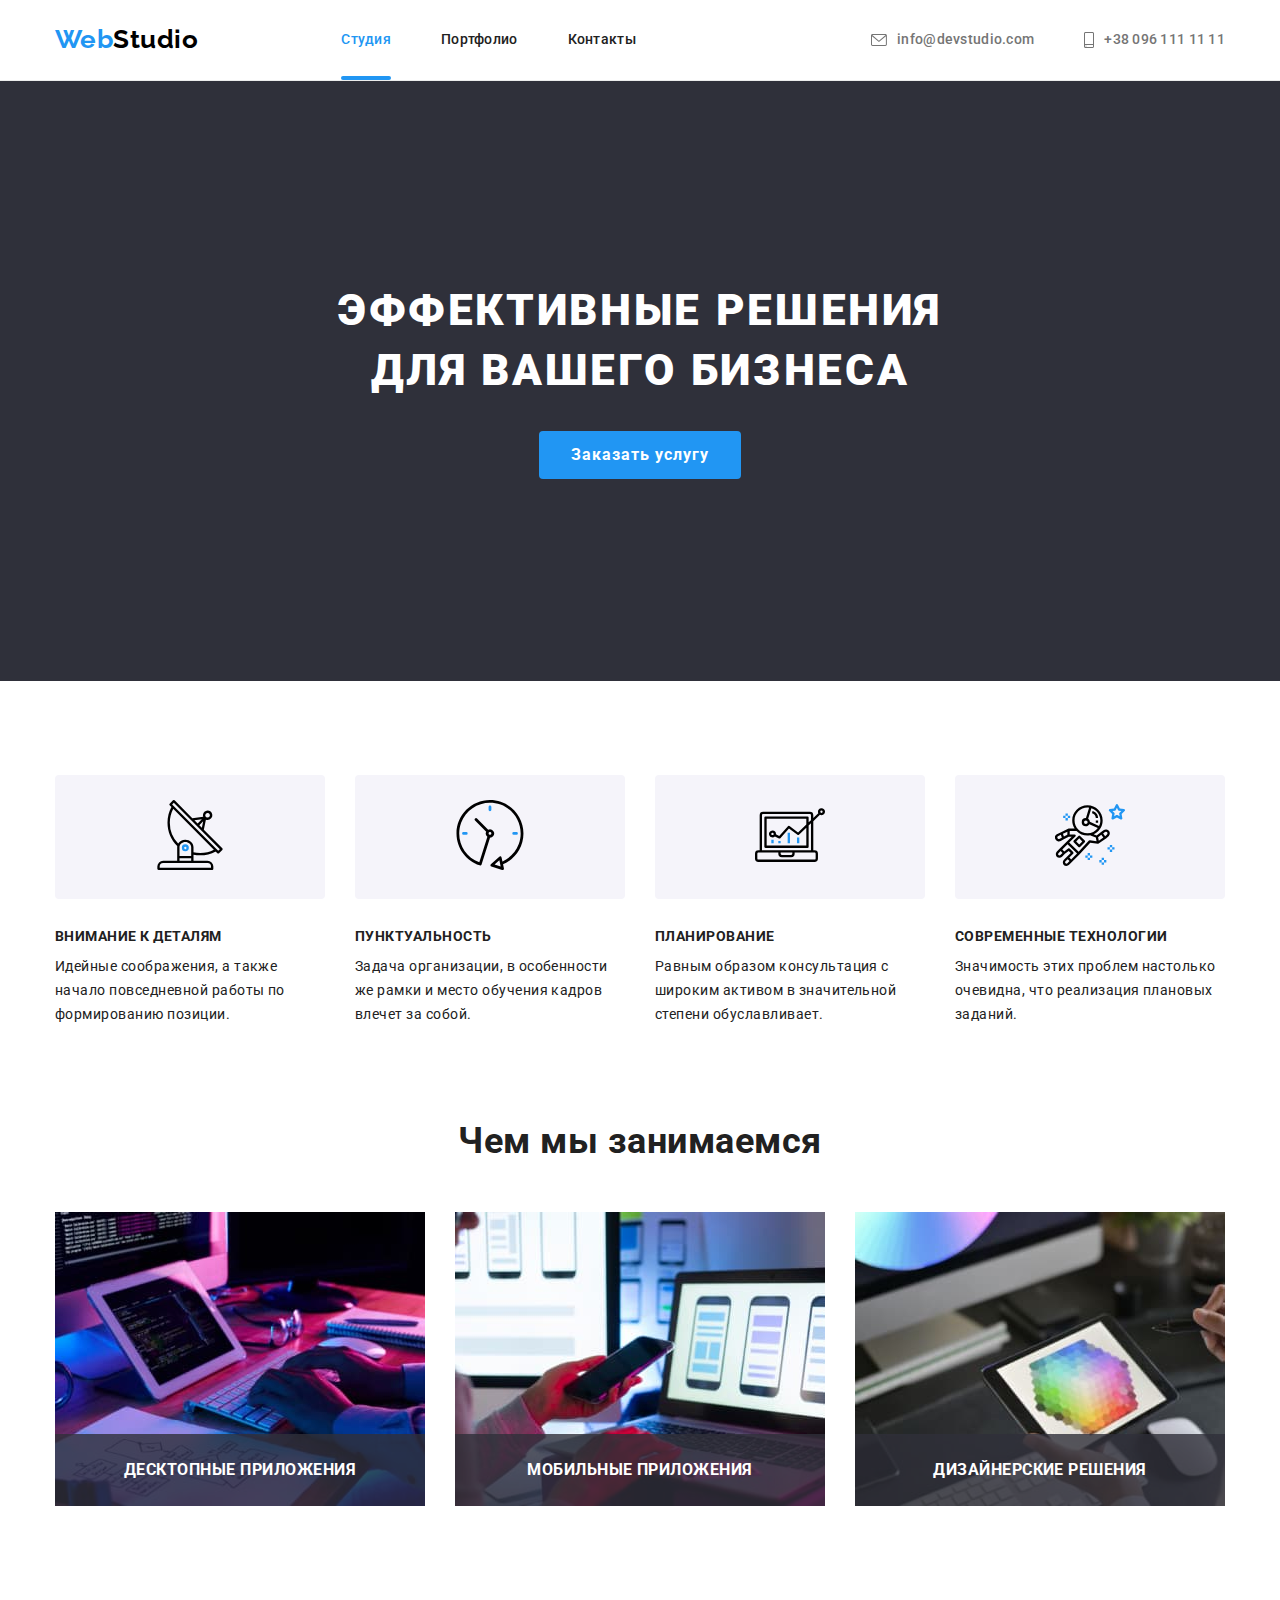
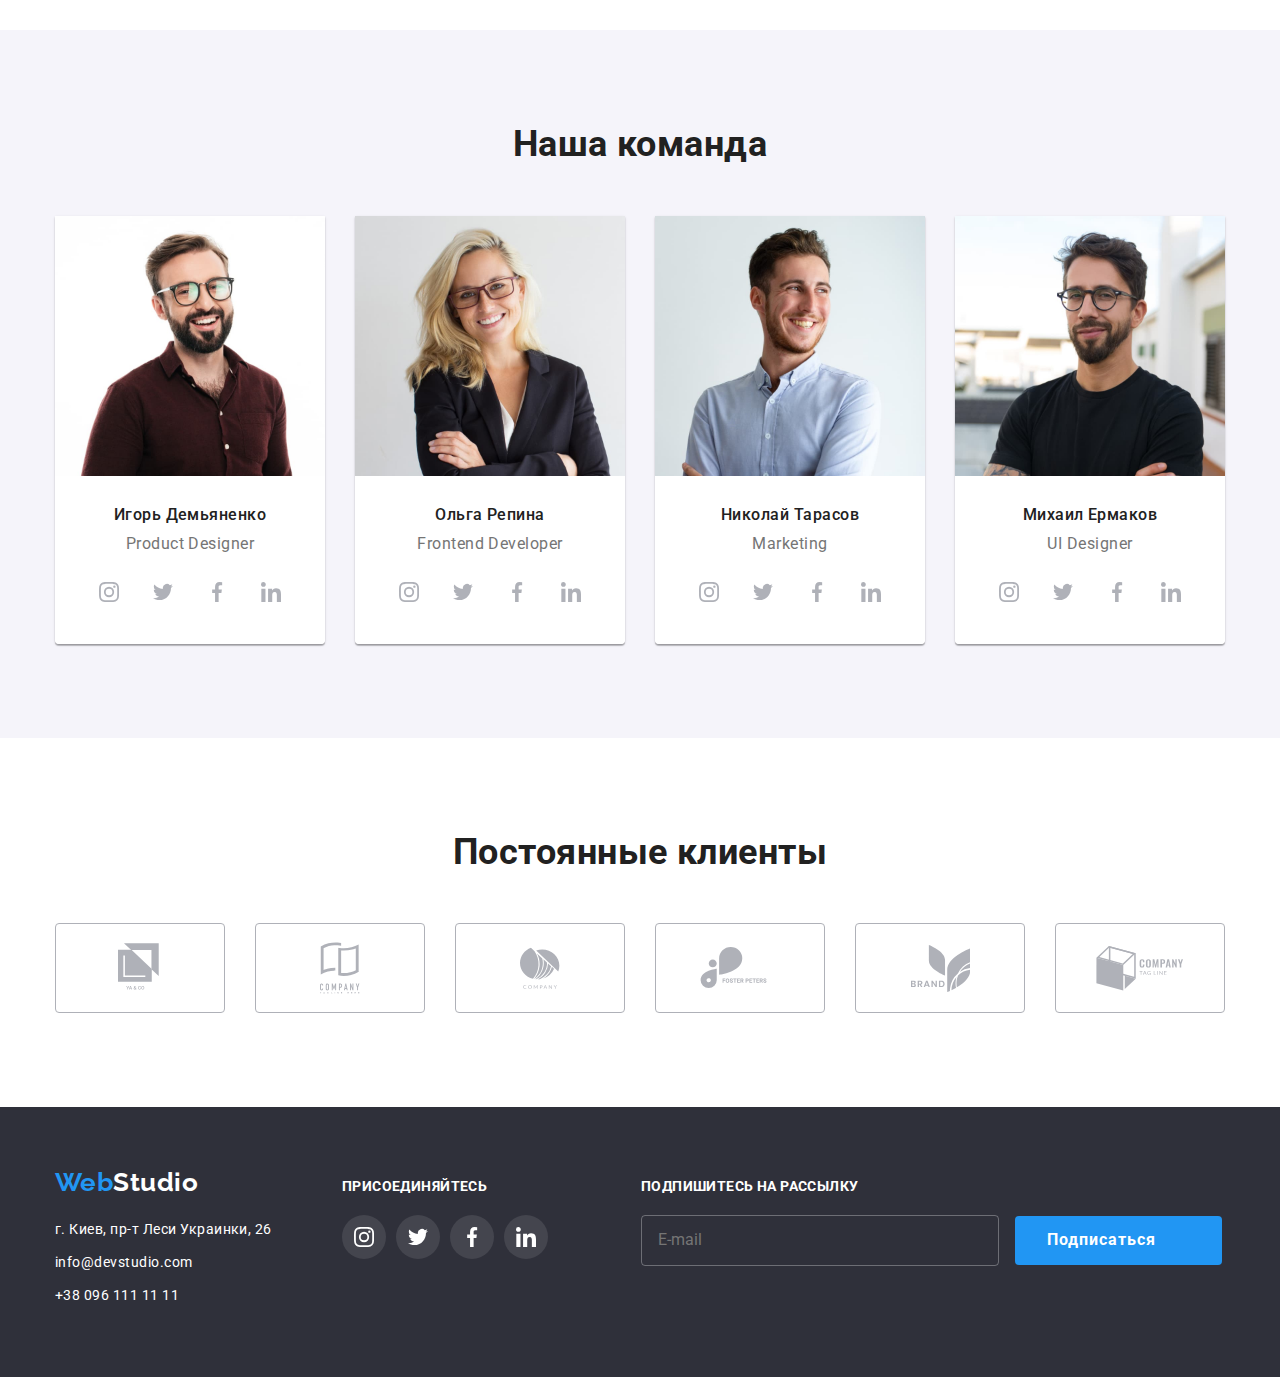
==== index.html @ a71a4046 "add base scss" ====
<!DOCTYPE html>
<html lang="en">

<head>
    <meta charset="UTF-8">
    <meta name="viewport" content="width=device-width, initial-scale=1.0">
    <title>Студия</title>
    <link rel="stylesheet"
        href="https://cdnjs.cloudflare.com/ajax/libs/modern-normalize/1.0.0/modern-normalize.min.css ">

    <link rel="preconnect" href="https://fonts.gstatic.com">
    <link
        href="https://fonts.googleapis.com/css2?family=Raleway:wght@700&family=Roboto:wght@400;500;700;900&display=swap"
        rel="stylesheet">
    <link rel="stylesheet" href="./css/main.min.css">
</head>

<body>
    <!--  Верхняя линия  -->

    <header class="page-header">
        <div class="conteiner">
            <nav class="main-nav">
                <a class="header-logo" href="./index.html"> <span class="accent-logo">Web</span>Studio</a>

                <ul class="site-nav">
                    <li> <a href="./index.html" class="link current">Студия</a></li>
                    <li> <a href="./portfolio.html" class="link">Портфолио</a></li>
                    <li> <a href="" class="link">Контакты</a></li>
                </ul>
            </nav>
            <ul class="site-nav contacts">
                <li> <a href="mailto:info@devstudio.com" class="contacts-link link">
                        <svg class="icon" width="16" height="12">
                            <use href="./images/icon/symbol-defs.svg#icon-envelope"></use>
                        </svg>
                        info@devstudio.com</a></li>
                <li> <a href="tel:+380961111111" class="contacts-link link">
                        <svg class="icon" width="10" height="16">
                            <use href="./images/icon/symbol-defs.svg#icon-smartphone"></use>
                        </svg>
                        +38 096 111 11 11</a></li>
            </ul>

        </div>
    </header>

    <main>
        <!--   Hero  -->
        <section class="hero">
            <h1>Эффективные решения <br> для вашего бизнеса</h1>
            <button class="button" data-modal-open>Заказать услугу</button>
        </section>

        <!--  Особенности  -->

        <section class="description">
            <div class="conteiner">
                <h2 class="visually-hidden">Особенности</h2>
                <ul class="description-list">
                    <li class="item">
                        <div class="description-icon">
                            <svg class="icon" width="70" height="70">
                                <use href="./images/icon/symbol-defs.svg#icon-antenna"></use>
                            </svg>
                        </div>
                        <h3>Внимание к деталям</h3>
                        <p class="text">Идейные соображения, а также начало повседневной работы по формированию
                            позиции.
                        </p>
                    </li>

                    <li class="item">
                        <div class="description-icon">
                            <svg class="icon" width="70" height="70">
                                <use href="./images/icon/symbol-defs.svg#icon-clock"></use>
                            </svg>
                        </div>
                        <h3>Пунктуальность</h3>
                        <p class="text">Задача организации, в особенности же рамки и место обучения кадров влечет за
                            собой.
                        </p>
                    </li>

                    <li class="item">
                        <div class="description-icon">
                            <svg class="icon" width="70" height="70">
                                <use href="./images/icon/symbol-defs.svg#icon-diagram"></use>
                            </svg>
                        </div>
                        <h3>Планирование</h3>
                        <p class="text">Равным образом консультация с широким активом в значительной степени
                            обуславливает.
                        </p>
                    </li>

                    <li class="item">
                        <div class="description-icon">
                            <svg class="icon" width="70" height="70">
                                <use href="./images/icon/symbol-defs.svg#icon-astronaut"></use>
                            </svg>
                        </div>
                        <h3>Современные технологии</h3>
                        <p class="text">Значимость этих проблем настолько очевидна, что реализация плановых заданий.</p>
                    </li>
                </ul>
            </div>
        </section>
        <!--  Чем мы занимаемся  -->

        <section class="activity">
            <div class="conteiner">
                <h2 class="title">Чем мы занимаемся</h2>
                <ul class="project-list">
                    <li class="item"><img src="./images/box1.jpg" width="370" alt="">
                        <p class="project-overley">Десктопные приложения</p>
                    </li>
                    <li class="item"><img src="./images/box2.jpg" width="370" alt="">
                        <p class="project-overley">Мобильные приложения</p>
                    </li>
                    <li class="item"><img src="./images/box3.jpg" width="370" alt="">
                        <p class="project-overley">Дизайнерские решения</p>
                    </li>
                </ul>
            </div>
        </section>

        <!--  Наша команда  -->

        <section class="command">
            <div class="conteiner">
                <h2 class="title">Наша команда</h2>
                <ul class="command-list">
                    <li class="item"><img src="./images/team_card1.jpg" width="270" alt="Игорь Демьяненко">
                        <div class="command-info">
                            <h3 class="command-name">Игорь Демьяненко</h3>
                            <p class="text-profession">Product Designer</p>
                            <ul class="socials-list">
                                <li class="socials-item">
                                    <a href="">
                                        <svg>
                                            <use href="./images/icon/symbol-defs.svg#icon-instagram"></use>
                                        </svg>
                                    </a>
                                </li>
                                <li class="socials-item">
                                    <a href="">
                                        <svg>
                                            <use href="./images/icon/symbol-defs.svg#icon-twitter"></use>
                                        </svg>
                                    </a>
                                </li>
                                <li class="socials-item">
                                    <a href="">
                                        <svg>
                                            <use href="./images/icon/symbol-defs.svg#icon-facebook"></use>
                                        </svg>
                                    </a>
                                </li>
                                <li class="socials-item">
                                    <a href="">
                                        <svg>
                                            <use href="./images/icon/symbol-defs.svg#icon-linkedin"></use>
                                        </svg>
                                    </a>
                                </li>
                            </ul>
                        </div>
                    </li>
                    <li class="item"><img src="./images/team_card2.jpg" width="270" alt="Ольга Репина">
                        <div class="command-info">
                            <h3 class="command-name">Ольга Репина</h3>
                            <p class="text-profession">Frontend Developer</p>
                            <ul class="socials-list">
                                <li class="socials-item">
                                    <a href="">
                                        <svg>
                                            <use href="./images/icon/symbol-defs.svg#icon-instagram"></use>
                                        </svg>
                                    </a>
                                </li>
                                <li class="socials-item">
                                    <a href="">
                                        <svg>
                                            <use href="./images/icon/symbol-defs.svg#icon-twitter"></use>
                                        </svg>
                                    </a>
                                </li>
                                <li class="socials-item">
                                    <a href="">
                                        <svg>
                                            <use href="./images/icon/symbol-defs.svg#icon-facebook"></use>
                                        </svg>
                                    </a>
                                </li>
                                <li class="socials-item">
                                    <a href="">
                                        <svg>
                                            <use href="./images/icon/symbol-defs.svg#icon-linkedin"></use>
                                        </svg>
                                    </a>
                                </li>
                            </ul>
                        </div>
                    </li>
                    <li class="item"><img src="./images/team_card3.jpg" width="270" alt="Николай Тарасов">
                        <div class="command-info">
                            <h3 class="command-name">Николай Тарасов</h3>
                            <p class="text-profession">Marketing</p>
                            <ul class="socials-list">
                                <li class="socials-item">
                                    <a href="">
                                        <svg>
                                            <use href="./images/icon/symbol-defs.svg#icon-instagram"></use>
                                        </svg>
                                    </a>
                                </li>
                                <li class="socials-item">
                                    <a href="">
                                        <svg>
                                            <use href="./images/icon/symbol-defs.svg#icon-twitter"></use>
                                        </svg>
                                    </a>
                                </li>
                                <li class="socials-item">
                                    <a href="">
                                        <svg>
                                            <use href="./images/icon/symbol-defs.svg#icon-facebook"></use>
                                        </svg>
                                    </a>
                                </li>
                                <li class="socials-item">
                                    <a href="">
                                        <svg>
                                            <use href="./images/icon/symbol-defs.svg#icon-linkedin"></use>
                                        </svg>
                                    </a>
                                </li>
                            </ul>
                        </div>
                    </li>
                    <li class="item"><img src="./images/team_card4.jpg" width="270" alt="Михаил Ермаков">
                        <div class="command-info">
                            <h3 class="command-name">Михаил Ермаков</h3>
                            <p class="text-profession">UI Designer</p>
                            <ul class="socials-list">
                                <li class="socials-item">
                                    <a href="">
                                        <svg>
                                            <use href="./images/icon/symbol-defs.svg#icon-instagram"></use>
                                        </svg>
                                    </a>
                                </li>
                                <li class="socials-item">
                                    <a href="">
                                        <svg>
                                            <use href="./images/icon/symbol-defs.svg#icon-twitter"></use>
                                        </svg>
                                    </a>
                                </li>
                                <li class="socials-item">
                                    <a href="">
                                        <svg>
                                            <use href="./images/icon/symbol-defs.svg#icon-facebook"></use>
                                        </svg>
                                    </a>
                                </li>
                                <li class="socials-item">
                                    <a href="">
                                        <svg>
                                            <use href="./images/icon/symbol-defs.svg#icon-linkedin"></use>
                                        </svg>
                                    </a>
                                </li>
                            </ul>
                        </div>
                    </li>
                </ul>
            </div>
        </section>

        <!-- Постоянные клиенты -->
        <section class="section-clients">
            <div class="conteiner">
                <h2 class="title">Постоянные клиенты</h2>
                <ul class="clients-list">
                    <li class="clients-item"><a class="client-link" href="">
                            <svg class="clients-icon" width="45" height="50">
                                <use href="./images/icon/symbol-defs.svg#icon-logo1"></use>
                            </svg>
                        </a>
                    </li>
                    <li class="clients-item"><a class="client-link" href="">
                            <svg class="clients-icon" width="40" height="52">
                                <use href="./images/icon/symbol-defs.svg#icon-logo2"></use>
                            </svg>
                        </a>
                    </li>
                    <li class="clients-item"><a class="client-link" href="">
                            <svg class="clients-icon" width="40" height="43">
                                <use href="./images/icon/symbol-defs.svg#icon-logo3"></use>
                            </svg>
                        </a>
                    </li>
                    <li class="clients-item"><a class="client-link" href="">
                            <svg class="clients-icon" width="80" height="42">
                                <use href="./images/icon/symbol-defs.svg#icon-logo4"></use>
                            </svg>
                        </a>
                    </li>
                    <li class="clients-item"><a class="client-link" href="">
                            <svg class="clients-icon" width="59" height="49">
                                <use href="./images/icon/symbol-defs.svg#icon-logo5"></use>
                            </svg>
                        </a>
                    </li>
                    <li class="clients-item">
                        <a class="client-link" href="">
                            <svg class="clients-icon" width="88" height="45">
                                <use href="./images/icon/symbol-defs.svg#icon-logo6"></use>
                            </svg>
                        </a>
                    </li>
                </ul>
            </div>
        </section>
    </main>

    <!--  Футер  -->
    <footer class="footer">
        <div class="conteiner">
            <div>
                <a class="footer-logo" href="./index.html"> <span class="accent-logo">Web</span>Studio</a>
                <address class="footer-address">
                    <p>г. Киев, пр-т Леси Украинки, 26</p>
                    <a href="mailto:info@devstudio.com">info@devstudio.com</a>
                    <a href="tel:+380991111111">+38 096 111 11 11</a>
                </address>
            </div>


            <div class="footer-link">
                <p>Присоединяйтесь</p>
                <ul class="socials-list">
                    <li class="socials-item item-footer">
                        <a href="">
                            <svg>
                                <use href="./images/icon/symbol-defs.svg#icon-instagram"></use>
                            </svg>
                        </a>
                    </li>
                    <li class="socials-item item-footer">
                        <a href="">
                            <svg>
                                <use href="./images/icon/symbol-defs.svg#icon-twitter"></use>
                            </svg>
                        </a>
                    </li>
                    <li class="socials-item item-footer">
                        <a href="">
                            <svg>
                                <use href="./images/icon/symbol-defs.svg#icon-facebook"></use>
                            </svg>
                        </a>
                    </li>
                    <li class="socials-item item-footer">
                        <a href="">
                            <svg>
                                <use href="./images/icon/symbol-defs.svg#icon-linkedin"></use>
                            </svg>
                        </a>
                    </li>
                </ul>
            </div>
            <!-- Форма подписки -->
            <form class="footer-subscription">
                <p>Подпишитесь на рассылку</p>
                <input type="email" name="email" placeholder="E-mail">
                <button class="button icon-telegram">Подписаться</button>
            </form>
    </footer>
    <!-- Модалка -->
    <div class="backdrop is-hidden" data-modal>
        <div class="modal">
            <button class="cloce" data-modal-close>
                <svg class="icon-modal">
                    <use href="./images/icon/symbol-defs.svg#icon-close1"></use>
                </svg>
            </button>

            <form class="form">
                <span class="form-title">Оставьте свои данные, мы вам перезвоним</span>
                <div class="form-fild">
                    <label for="name"><span class="form-span">Имя</span></label>
                    <input class="form-input" type="text" name="name" id="name">
                    <svg class="icon-modal icon-absolut">
                        <use href="./images/icon/symbol-defs.svg#icon-person-black"></use>
                    </svg>
                </div>
                <div class="form-fild">
                    <label for="tel"><span class="form-span">Телефон</span></label>
                    <input class="form-input" type="tel" name="tel" id="tel">
                    <svg class="icon-modal icon-absolut">
                        <use href="./images/icon/symbol-defs.svg#icon-phone-black"></use>
                    </svg>
                </div>
                <div class="form-fild">
                    <label for="email"><span class="form-span">Почта</span></label>
                    <input class="form-input" type="email" name="email" id="email">
                    <svg class="icon-modal icon-absolut">
                        <use href="./images/icon/symbol-defs.svg#icon-email-black"></use>
                    </svg>
                </div>
                <div class="form-fild">
                    <label for="comment"><span class="form-span">Комментарий</span></label>
                    <textarea class="form-input textarea" name="comment" id="comment" cols="" rows=""
                        placeholder="Введите текст"></textarea>
                </div>
                <div class="checkbox">
                    <label class="policy">
                        <input class="visually-hidden" type="checkbox" name="policy" id="policy">
                        <svg class="icon-check">
                            <use href="./images/icon/symbol-defs.svg#icon-check"></use>
                        </svg>
                        <span class="icon-checkbox"></span>
                        <span class="checkbox-span">Соглашаюсь с рассылкой и принимаю
                            <a class="link-current" href="">Условия договора</a>
                        </span>
                    </label>
                </div>


                <button type="submit" class="button form-button">Отправить</button>
            </form>
        </div>
    </div>


    <!-- Скрипт для модалки -->
    <script src="./js/modal.js"></script>
</body>

</html>
---- css/main.min.css ----
.conteiner{width:1200px;margin-left:auto;margin-right:auto;padding-left:15px;padding-right:15px}body{color:#212121;font-family:Roboto, sans-serif;letter-spacing:0.03em}ul{list-style:none;margin-top:0px;margin-bottom:0px;padding-left:0px;padding-right:0px}a{text-decoration:none}section img{display:block}.title{margin-top:0px;margin-bottom:50px;font-weight:700;font-size:36px;line-height:1.16;text-align:center}.button{display:inline-block;color:#fff;background-color:#2196F3;font-weight:700;font-size:16px;line-height:1.8;letter-spacing:0.06em;border-radius:4px;padding:10px 32px;margin:0px;border:none;min-width:200px;cursor:pointer}.text{margin-top:0px;margin-bottom:0px;color:var(--text-p-color);font-size:14px;line-height:1.7}.project-list{display:flex}.project-list .item{width:370px;margin-right:30px;margin-bottom:30px;transition:box-shadow 250ms cubic-bezier(0.4, 0, 0.2, 1)}.socials-list{display:flex;justify-content:center}.socials-item{margin-bottom:30px;margin-right:10px}.socials-item:last-child{margin-right:0}.socials-item a{display:flex;justify-content:center;align-items:center;width:44px;height:44px;color:#AFB1B8;border-radius:50%;fill:currentColor;transition:background-color 250ms cubic-bezier(0.4, 0, 0.2, 1),fill 250ms cubic-bezier(0.4, 0, 0.2, 1)}.socials-item a:hover,.socials-item a:focus{background-color:#2196F3;fill:#ffffff}.socials-item svg{width:20px;height:20px}.visually-hidden{position:absolute;width:1px;height:1px;margin:-1px;border:0;padding:0;clip:rect(0 0 0 0);overflow:hidden}.main-nav,.page-header .conteiner{display:flex;align-items:center}.page-header{border-bottom:1px solid #ECECEC}.header-logo{color:#000}.accent-logo{color:#2196F3}.header-logo,.accent-logo,.footer-logo{font-family:Raleway, sans-serif;font-size:26px;font-weight:700;line-height:1.2}main-nav a{color:#000}.site-nav{display:flex;margin-left:93px}.site-nav li{margin-left:50px}.link{padding-top:32px;padding-bottom:32px;display:flex;align-items:center;color:#212121;font-weight:500;font-size:14px;line-height:1.14;letter-spacing:0.02em;transition:color 250ms cubic-bezier(0.4, 0, 0.2, 1)}.link:hover,.link:focus{color:#2196F3}.contacts{margin-left:auto}.contacts-link{color:#757575}.site-nav .link.current{color:#2196F3;position:relative}.current::after{display:block;content:"";width:100%;height:4px;border-radius:2px;background:#2196F3;position:absolute;left:0;bottom:0}.site-nav .icon{fill:currentColor;margin-right:10px;vertical-align:middle}h1{margin-top:0px;margin-bottom:30px;padding-top:200px;color:#fff;font-weight:900;font-size:44px;line-height:1.36;text-align:center;letter-spacing:0.06em;text-transform:uppercase}.hero{padding-top:0px;padding-bottom:0px;text-align:center;background:#2F303A;background-image:linear-gradient(to right, rgba(47,48,58,0.4), rgba(47,48,58,0.4)),url(./css/Img.jpg);background-repeat:no-repeat;background-size:cover;max-width:1600px;height:600px;margin-left:auto;margin-right:auto}.description-list{display:flex;align-items:center}.description-list>.item{width:270px;margin-right:30px}.description-list li:nth-child(4n){margin-right:0px}.description{padding-top:94px;padding-bottom:94px}.description h3{margin-top:0px;margin-bottom:10px;font-weight:700;font-size:14px;line-height:1.14;text-transform:uppercase}.description-icon{background-color:#F5F4FA;border-radius:4px;padding:25px 100px;margin-bottom:30px}.activity{padding-top:0px;padding-bottom:94px}.project-list li{position:relative}.project-overley{position:absolute;bottom:0;left:0;width:100%;display:block;text-align:center;margin:0px;padding:27px 0;background-color:rgba(47,48,58,0.8);text-transform:uppercase;color:#fff;font-weight:700}.command{background-color:#F5F4FA;padding-top:94px;padding-bottom:94px;text-align:center}.command-list{display:flex}.command-list .item{width:370px;margin-right:30px;box-shadow:0px 1px 3px rgba(0,0,0,0.12),0px 1px 1px rgba(0,0,0,0.14),0px 2px 1px rgba(0,0,0,0.2);border-radius:0px 0px 4px 4px}.command-list .item:nth-child(4n){margin-right:0px}.command-info{background-color:#fff;border-radius:0px 0px 4px 4px}.command-name{font-weight:500;font-size:16px;padding-top:30px;padding-bottom:10px;margin:0px}.text-profession{margin-top:0px;margin-bottom:16px;color:#757575;font-size:16px;line-height:1.18}.section-clients{padding-top:94px;padding-bottom:94px;text-align:center}.clients-list{display:flex}.clients-item{margin-right:30px}.clients-item:last-child{margin-right:0}.client-link{display:flex;justify-content:center;align-items:center;color:#AFB1B8;border:1px solid #AFB1B8;border-radius:4px;width:170px;height:90px;transition:border 250ms cubic-bezier(0.4, 0, 0.2, 1),color 250ms cubic-bezier(0.4, 0, 0.2, 1)}.client-link:hover,.client-link:focus{color:#2196F3;border:1px solid #2196F3}.clients-icon{fill:currentColor}.footer{background-color:#2F303A}.footer-logo{display:block;color:#fff;font-family:Raleway, sans-serif;margin-bottom:20px}.footer-address{font-size:14px;line-height:1.7;font-style:normal}.footer-address p{color:#fff;margin-top:0px;margin-bottom:9px}.footer-address a{color:#fff;margin-top:0px;margin-bottom:9px;display:block}.footer .conteiner{display:flex;align-items:baseline;padding-top:60px;padding-bottom:60px}.footer-link{display:block;margin-left:70px}.footer-link p,.footer-subscription p{margin-top:0;margin-bottom:20px;color:#fff;font-weight:700;font-size:14px;line-height:1.14;letter-spacing:0.03em;text-transform:uppercase}.footer-link a{display:flex;justify-content:center;align-items:center;color:#fff;background-color:rgba(255,255,255,0.1);transition:background-color 250ms cubic-bezier(0.4, 0, 0.2, 1),color 250ms cubic-bezier(0.4, 0, 0.2, 1)}.item-footer{margin-right:10px;margin-bottom:0px}.item-footer:not(:last-child){margin-right:10px}.item-footer svg{fill:currentColor}.footer-subscription{display:block;margin-left:93px}.footer-subscription input{margin:0px 12px 0px 0px;padding:15px 16px;border:1px solid rgba(255,255,255,0.3);border-radius:4px;width:358px;background-color:transparent;color:#fff}.icon-telegram::after{content:"";width:24px;height:24px;margin-left:10px;background-image:url(./images/icon/telegram.svg);display:inline-flex;align-items:center;vertical-align:middle}.backdrop{position:fixed;top:0;left:0;width:100%;height:100%;background-color:rgba(0,0,0,0.2);opacity:1;transition:opacity 250ms cubic-bezier(0.4, 0, 0.2, 1)}.backdrop.is-hidden{pointer-events:none;opacity:0}.modal{position:absolute;padding:40px;top:50%;left:50%;min-width:528px;min-height:581px;background:#FFFFFF;box-shadow:0px 1px 3px rgba(0,0,0,0.12),0px 1px 1px rgba(0,0,0,0.14),0px 2px 1px rgba(0,0,0,0.2);border-radius:4px;transform:translate(-50%, -50%) scale(1);transition:transform 250ms cubic-bezier(0.4, 0, 0.2, 1)}.backdrop.is-hidden .modal{transform:translate(-50%, -50%) scale(0.9)}.cloce{display:flex;justify-content:center;align-items:center;position:absolute;top:16px;right:8px;width:30px;height:30px;padding:0;background:#FFFFFF;border:1px solid rgba(0,0,0,0.1);color:#000000;border-radius:50%;cursor:pointer}.icon-modal{fill:currentColor;width:18px;height:18px;transition:fill 250ms cubic-bezier(0.4, 0, 0.2, 1)}.icon-modal:hover,.icon-modal:focus{fill:#2196F3}.form{display:flex;flex-direction:column;width:448px}.form-title{font-weight:bold;font-size:20px;line-height:1.15;text-align:center;color:#212121;margin-bottom:12px}.form-fild{position:relative}.form-span{display:block;margin-bottom:4px;font-size:12px;color:#757575}.form-input{margin-bottom:10px;padding:11px 11px 11px 42px;width:100%;color:#000;border:1px solid rgba(33,33,33,0.2);border-radius:4px;transition:border 250ms cubic-bezier(0.4, 0, 0.2, 1)}.form-input:hover,.form-input:focus{outline:0;border:1px solid #2196F3}.icon-absolut{position:absolute;top:37px;left:12px;transform:translateY(-50%)}.form-input:hover+.icon-absolut,.form-input:focus+.icon-absolut{fill:#2196F3}.textarea{resize:none;padding-left:11px;margin-bottom:20px;width:448px;height:120px}.textarea:focus{outline:0;border:1px solid #2196F3}textarea::placeholder{font-size:14px;letter-spacing:0.01em;color:rgba(117,117,117,0.5)}.checkbox{display:flex;justify-content:center;margin-bottom:30px}.policy{display:flex;align-items:center}.visually-hidden{position:absolute;width:1px;height:1px;margin:-1px;border:0;padding:0;clip:rect(0 0 0 0);overflow:hidden}.icon-check{position:absolute;width:16px;height:15px;margin-left:-7px;opacity:0}.visually-hidden:checked+.icon-check{fill:#fff;background-color:#2196F3;border-radius:2px;z-index:2;opacity:1}.icon-checkbox{position:absolute;width:16px;height:15px;background-image:url(./images/icon/vector.svg);margin-left:-7px}.checkbox-span{padding-left:14px;font-size:14px;color:#757575}.link-current{position:relative;color:#2196F3}.modal-current::after{content:"";width:100%;margin-top:2px;position:absolute;left:0;bottom:0;border-bottom:2px solid #2196F3}.form-button{margin-right:auto;margin-left:auto;font-family:Roboto;box-shadow:0px 4px 4px rgba(0,0,0,0.15);transition:background-color 250ms cubic-bezier(0.4, 0, 0.2, 1)}.form-button:hover,.form-button:focus{background-color:#188CE8}
/*# sourceMappingURL=main.min.css.map */
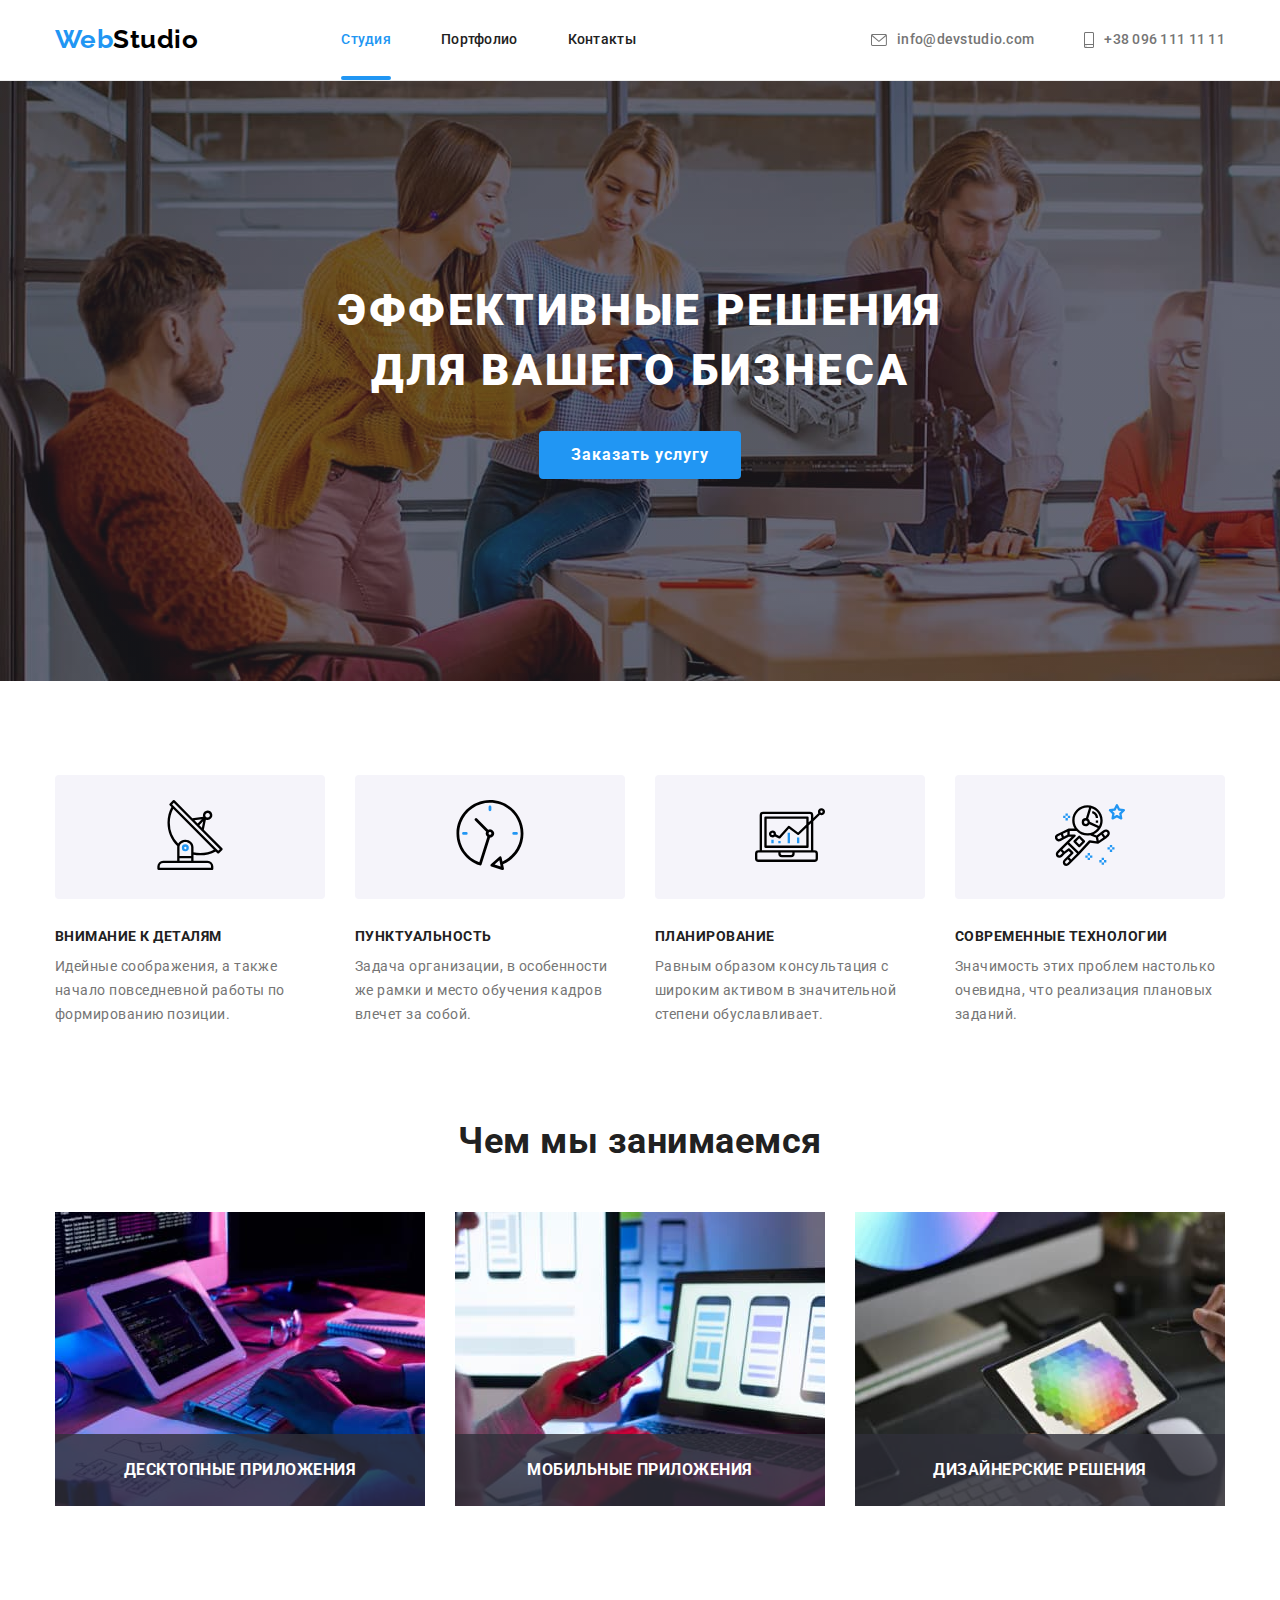
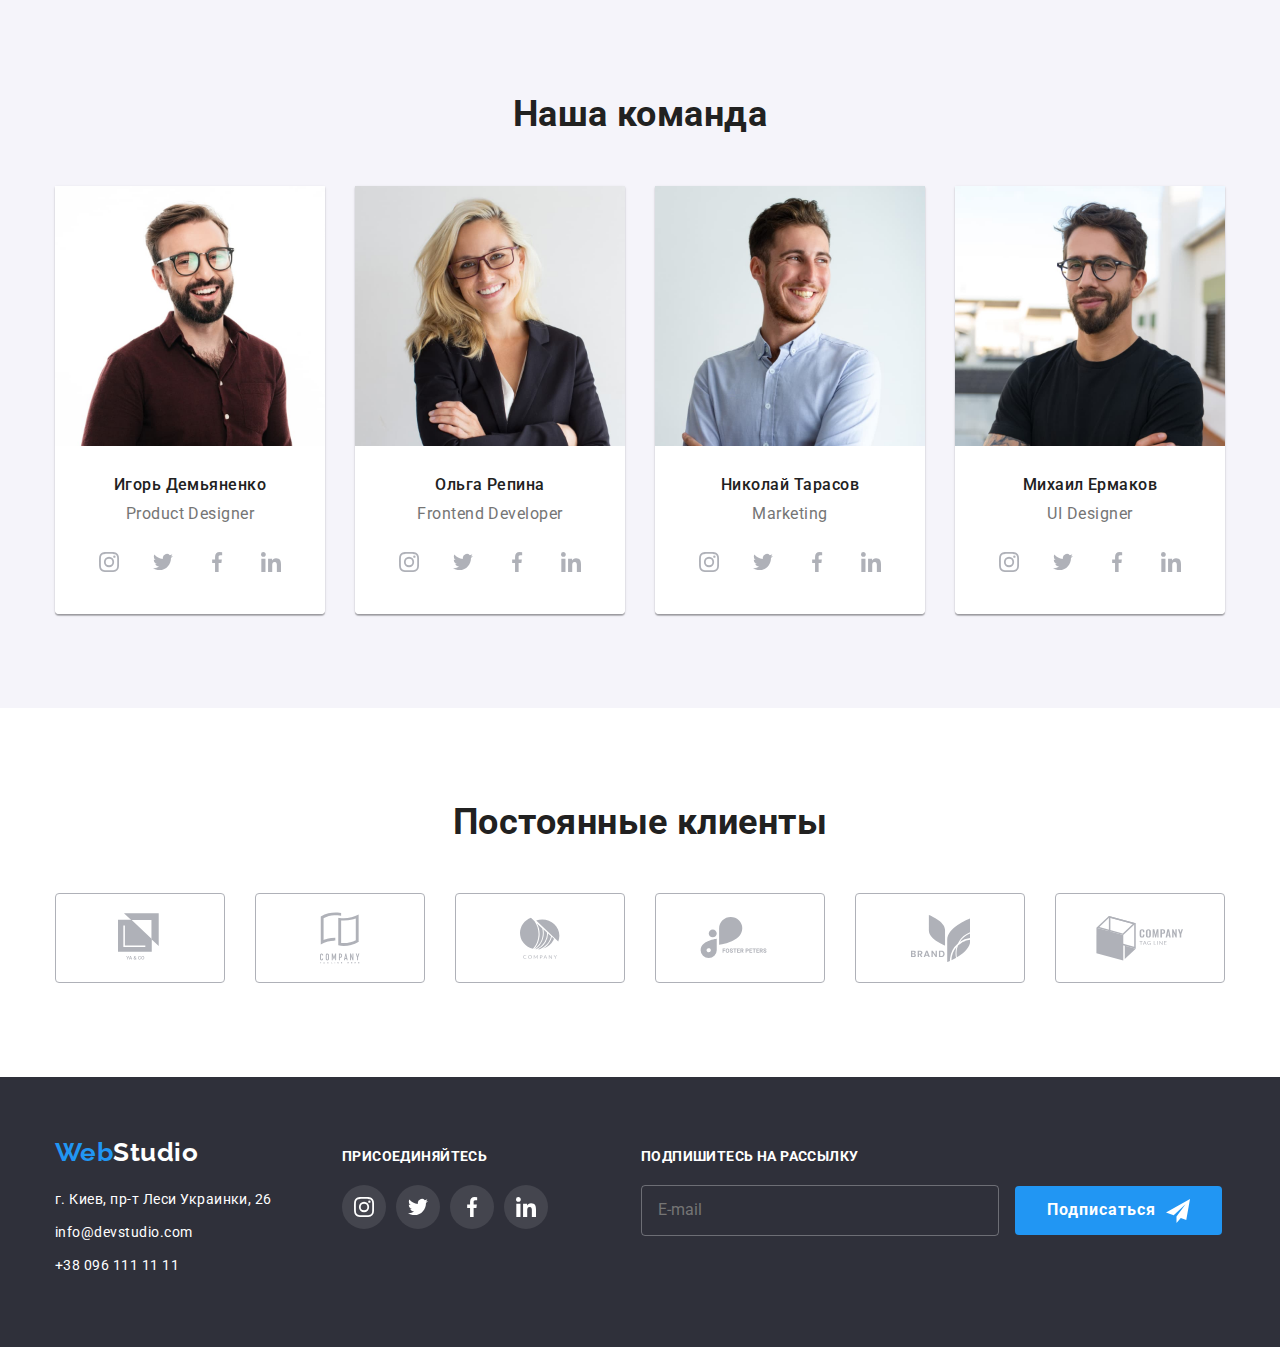
==== commit 53e36786: "final changes" ====
--- a/index.html
+++ b/index.html
@@ -375,7 +375,7 @@
             <!-- Форма подписки -->
             <form class="footer-subscription">
                 <p>Подпишитесь на рассылку</p>
-                <input type="email" name="email" placeholder="E-mail">
+                <input class="footer-input" type="email" name="email" placeholder="E-mail">
                 <button class="button icon-telegram">Подписаться</button>
             </form>
     </footer>
--- a/css/main.min.css
+++ b/css/main.min.css
@@ -1,2 +1,2 @@
-.conteiner{width:1200px;margin-left:auto;margin-right:auto;padding-left:15px;padding-right:15px}body{color:#212121;font-family:Roboto, sans-serif;letter-spacing:0.03em}ul{list-style:none;margin-top:0px;margin-bottom:0px;padding-left:0px;padding-right:0px}a{text-decoration:none}section img{display:block}.title{margin-top:0px;margin-bottom:50px;font-weight:700;font-size:36px;line-height:1.16;text-align:center}.button{display:inline-block;color:#fff;background-color:#2196F3;font-weight:700;font-size:16px;line-height:1.8;letter-spacing:0.06em;border-radius:4px;padding:10px 32px;margin:0px;border:none;min-width:200px;cursor:pointer}.text{margin-top:0px;margin-bottom:0px;color:var(--text-p-color);font-size:14px;line-height:1.7}.project-list{display:flex}.project-list .item{width:370px;margin-right:30px;margin-bottom:30px;transition:box-shadow 250ms cubic-bezier(0.4, 0, 0.2, 1)}.socials-list{display:flex;justify-content:center}.socials-item{margin-bottom:30px;margin-right:10px}.socials-item:last-child{margin-right:0}.socials-item a{display:flex;justify-content:center;align-items:center;width:44px;height:44px;color:#AFB1B8;border-radius:50%;fill:currentColor;transition:background-color 250ms cubic-bezier(0.4, 0, 0.2, 1),fill 250ms cubic-bezier(0.4, 0, 0.2, 1)}.socials-item a:hover,.socials-item a:focus{background-color:#2196F3;fill:#ffffff}.socials-item svg{width:20px;height:20px}.visually-hidden{position:absolute;width:1px;height:1px;margin:-1px;border:0;padding:0;clip:rect(0 0 0 0);overflow:hidden}.main-nav,.page-header .conteiner{display:flex;align-items:center}.page-header{border-bottom:1px solid #ECECEC}.header-logo{color:#000}.accent-logo{color:#2196F3}.header-logo,.accent-logo,.footer-logo{font-family:Raleway, sans-serif;font-size:26px;font-weight:700;line-height:1.2}main-nav a{color:#000}.site-nav{display:flex;margin-left:93px}.site-nav li{margin-left:50px}.link{padding-top:32px;padding-bottom:32px;display:flex;align-items:center;color:#212121;font-weight:500;font-size:14px;line-height:1.14;letter-spacing:0.02em;transition:color 250ms cubic-bezier(0.4, 0, 0.2, 1)}.link:hover,.link:focus{color:#2196F3}.contacts{margin-left:auto}.contacts-link{color:#757575}.site-nav .link.current{color:#2196F3;position:relative}.current::after{display:block;content:"";width:100%;height:4px;border-radius:2px;background:#2196F3;position:absolute;left:0;bottom:0}.site-nav .icon{fill:currentColor;margin-right:10px;vertical-align:middle}h1{margin-top:0px;margin-bottom:30px;padding-top:200px;color:#fff;font-weight:900;font-size:44px;line-height:1.36;text-align:center;letter-spacing:0.06em;text-transform:uppercase}.hero{padding-top:0px;padding-bottom:0px;text-align:center;background:#2F303A;background-image:linear-gradient(to right, rgba(47,48,58,0.4), rgba(47,48,58,0.4)),url(./css/Img.jpg);background-repeat:no-repeat;background-size:cover;max-width:1600px;height:600px;margin-left:auto;margin-right:auto}.description-list{display:flex;align-items:center}.description-list>.item{width:270px;margin-right:30px}.description-list li:nth-child(4n){margin-right:0px}.description{padding-top:94px;padding-bottom:94px}.description h3{margin-top:0px;margin-bottom:10px;font-weight:700;font-size:14px;line-height:1.14;text-transform:uppercase}.description-icon{background-color:#F5F4FA;border-radius:4px;padding:25px 100px;margin-bottom:30px}.activity{padding-top:0px;padding-bottom:94px}.project-list li{position:relative}.project-overley{position:absolute;bottom:0;left:0;width:100%;display:block;text-align:center;margin:0px;padding:27px 0;background-color:rgba(47,48,58,0.8);text-transform:uppercase;color:#fff;font-weight:700}.command{background-color:#F5F4FA;padding-top:94px;padding-bottom:94px;text-align:center}.command-list{display:flex}.command-list .item{width:370px;margin-right:30px;box-shadow:0px 1px 3px rgba(0,0,0,0.12),0px 1px 1px rgba(0,0,0,0.14),0px 2px 1px rgba(0,0,0,0.2);border-radius:0px 0px 4px 4px}.command-list .item:nth-child(4n){margin-right:0px}.command-info{background-color:#fff;border-radius:0px 0px 4px 4px}.command-name{font-weight:500;font-size:16px;padding-top:30px;padding-bottom:10px;margin:0px}.text-profession{margin-top:0px;margin-bottom:16px;color:#757575;font-size:16px;line-height:1.18}.section-clients{padding-top:94px;padding-bottom:94px;text-align:center}.clients-list{display:flex}.clients-item{margin-right:30px}.clients-item:last-child{margin-right:0}.client-link{display:flex;justify-content:center;align-items:center;color:#AFB1B8;border:1px solid #AFB1B8;border-radius:4px;width:170px;height:90px;transition:border 250ms cubic-bezier(0.4, 0, 0.2, 1),color 250ms cubic-bezier(0.4, 0, 0.2, 1)}.client-link:hover,.client-link:focus{color:#2196F3;border:1px solid #2196F3}.clients-icon{fill:currentColor}.footer{background-color:#2F303A}.footer-logo{display:block;color:#fff;font-family:Raleway, sans-serif;margin-bottom:20px}.footer-address{font-size:14px;line-height:1.7;font-style:normal}.footer-address p{color:#fff;margin-top:0px;margin-bottom:9px}.footer-address a{color:#fff;margin-top:0px;margin-bottom:9px;display:block}.footer .conteiner{display:flex;align-items:baseline;padding-top:60px;padding-bottom:60px}.footer-link{display:block;margin-left:70px}.footer-link p,.footer-subscription p{margin-top:0;margin-bottom:20px;color:#fff;font-weight:700;font-size:14px;line-height:1.14;letter-spacing:0.03em;text-transform:uppercase}.footer-link a{display:flex;justify-content:center;align-items:center;color:#fff;background-color:rgba(255,255,255,0.1);transition:background-color 250ms cubic-bezier(0.4, 0, 0.2, 1),color 250ms cubic-bezier(0.4, 0, 0.2, 1)}.item-footer{margin-right:10px;margin-bottom:0px}.item-footer:not(:last-child){margin-right:10px}.item-footer svg{fill:currentColor}.footer-subscription{display:block;margin-left:93px}.footer-subscription input{margin:0px 12px 0px 0px;padding:15px 16px;border:1px solid rgba(255,255,255,0.3);border-radius:4px;width:358px;background-color:transparent;color:#fff}.icon-telegram::after{content:"";width:24px;height:24px;margin-left:10px;background-image:url(./images/icon/telegram.svg);display:inline-flex;align-items:center;vertical-align:middle}.backdrop{position:fixed;top:0;left:0;width:100%;height:100%;background-color:rgba(0,0,0,0.2);opacity:1;transition:opacity 250ms cubic-bezier(0.4, 0, 0.2, 1)}.backdrop.is-hidden{pointer-events:none;opacity:0}.modal{position:absolute;padding:40px;top:50%;left:50%;min-width:528px;min-height:581px;background:#FFFFFF;box-shadow:0px 1px 3px rgba(0,0,0,0.12),0px 1px 1px rgba(0,0,0,0.14),0px 2px 1px rgba(0,0,0,0.2);border-radius:4px;transform:translate(-50%, -50%) scale(1);transition:transform 250ms cubic-bezier(0.4, 0, 0.2, 1)}.backdrop.is-hidden .modal{transform:translate(-50%, -50%) scale(0.9)}.cloce{display:flex;justify-content:center;align-items:center;position:absolute;top:16px;right:8px;width:30px;height:30px;padding:0;background:#FFFFFF;border:1px solid rgba(0,0,0,0.1);color:#000000;border-radius:50%;cursor:pointer}.icon-modal{fill:currentColor;width:18px;height:18px;transition:fill 250ms cubic-bezier(0.4, 0, 0.2, 1)}.icon-modal:hover,.icon-modal:focus{fill:#2196F3}.form{display:flex;flex-direction:column;width:448px}.form-title{font-weight:bold;font-size:20px;line-height:1.15;text-align:center;color:#212121;margin-bottom:12px}.form-fild{position:relative}.form-span{display:block;margin-bottom:4px;font-size:12px;color:#757575}.form-input{margin-bottom:10px;padding:11px 11px 11px 42px;width:100%;color:#000;border:1px solid rgba(33,33,33,0.2);border-radius:4px;transition:border 250ms cubic-bezier(0.4, 0, 0.2, 1)}.form-input:hover,.form-input:focus{outline:0;border:1px solid #2196F3}.icon-absolut{position:absolute;top:37px;left:12px;transform:translateY(-50%)}.form-input:hover+.icon-absolut,.form-input:focus+.icon-absolut{fill:#2196F3}.textarea{resize:none;padding-left:11px;margin-bottom:20px;width:448px;height:120px}.textarea:focus{outline:0;border:1px solid #2196F3}textarea::placeholder{font-size:14px;letter-spacing:0.01em;color:rgba(117,117,117,0.5)}.checkbox{display:flex;justify-content:center;margin-bottom:30px}.policy{display:flex;align-items:center}.visually-hidden{position:absolute;width:1px;height:1px;margin:-1px;border:0;padding:0;clip:rect(0 0 0 0);overflow:hidden}.icon-check{position:absolute;width:16px;height:15px;margin-left:-7px;opacity:0}.visually-hidden:checked+.icon-check{fill:#fff;background-color:#2196F3;border-radius:2px;z-index:2;opacity:1}.icon-checkbox{position:absolute;width:16px;height:15px;background-image:url(./images/icon/vector.svg);margin-left:-7px}.checkbox-span{padding-left:14px;font-size:14px;color:#757575}.link-current{position:relative;color:#2196F3}.modal-current::after{content:"";width:100%;margin-top:2px;position:absolute;left:0;bottom:0;border-bottom:2px solid #2196F3}.form-button{margin-right:auto;margin-left:auto;font-family:Roboto;box-shadow:0px 4px 4px rgba(0,0,0,0.15);transition:background-color 250ms cubic-bezier(0.4, 0, 0.2, 1)}.form-button:hover,.form-button:focus{background-color:#188CE8}
+.visually-hidden{position:absolute;width:1px;height:1px;margin:-1px;border:0;padding:0;clip:rect(0 0 0 0);overflow:hidden}.socials-item a,.client-link,.footer-link a,.cloce{display:-webkit-box;display:-ms-flexbox;display:flex;-webkit-box-pack:center;-ms-flex-pack:center;justify-content:center;-webkit-box-align:center;-ms-flex-align:center;align-items:center}.conteiner{width:1200px;margin-left:auto;margin-right:auto;padding-left:15px;padding-right:15px}body{color:#212121;font-family:Roboto, sans-serif;letter-spacing:0.03em}ul{list-style:none;margin-top:0px;margin-bottom:0px;padding-left:0px;padding-right:0px}a{text-decoration:none}section img{display:block}.title{margin-top:0px;margin-bottom:50px;font-weight:700;font-size:36px;line-height:1.16;text-align:center}.button{display:inline-block;color:#fff;background-color:#2196F3;font-weight:700;font-size:16px;line-height:1.8;letter-spacing:0.06em;border-radius:4px;padding:10px 32px;margin:0px;border:none;min-width:200px;cursor:pointer}.text{margin-top:0px;margin-bottom:0px;color:#757575;font-size:14px;line-height:1.7}.project-list{display:-webkit-box;display:-ms-flexbox;display:flex}.project-list .item{width:370px;margin-right:30px;margin-bottom:30px;-webkit-transition:-webkit-box-shadow 250ms cubic-bezier(0.4, 0, 0.2, 1);transition:-webkit-box-shadow 250ms cubic-bezier(0.4, 0, 0.2, 1);transition:box-shadow 250ms cubic-bezier(0.4, 0, 0.2, 1);transition:box-shadow 250ms cubic-bezier(0.4, 0, 0.2, 1), -webkit-box-shadow 250ms cubic-bezier(0.4, 0, 0.2, 1)}.socials-list{display:-webkit-box;display:-ms-flexbox;display:flex;-webkit-box-pack:center;-ms-flex-pack:center;justify-content:center}.socials-item{margin-bottom:30px;margin-right:10px}.socials-item:last-child{margin-right:0}.socials-item a{width:44px;height:44px;color:#AFB1B8;border-radius:50%;fill:currentColor;-webkit-transition:background-color 250ms cubic-bezier(0.4, 0, 0.2, 1),fill 250ms cubic-bezier(0.4, 0, 0.2, 1);transition:background-color 250ms cubic-bezier(0.4, 0, 0.2, 1),fill 250ms cubic-bezier(0.4, 0, 0.2, 1)}.socials-item a:hover,.socials-item a:focus{background-color:#2196F3;fill:#ffffff}.socials-item svg{width:20px;height:20px}.main-nav,.page-header .conteiner{display:-webkit-box;display:-ms-flexbox;display:flex;-webkit-box-align:center;-ms-flex-align:center;align-items:center}.page-header{border-bottom:1px solid #ECECEC}.header-logo{color:#000}.accent-logo{color:#2196F3}.header-logo,.accent-logo,.footer-logo{font-family:Raleway, sans-serif;font-size:26px;font-weight:700;line-height:1.2}main-nav a{color:#000}.site-nav{display:-webkit-box;display:-ms-flexbox;display:flex;margin-left:93px}.site-nav li{margin-left:50px}.link{padding-top:32px;padding-bottom:32px;display:-webkit-box;display:-ms-flexbox;display:flex;-webkit-box-align:center;-ms-flex-align:center;align-items:center;color:#212121;font-weight:500;font-size:14px;line-height:1.14;letter-spacing:0.02em;-webkit-transition:color 250ms cubic-bezier(0.4, 0, 0.2, 1);transition:color 250ms cubic-bezier(0.4, 0, 0.2, 1)}.link:hover,.link:focus{color:#2196F3}.contacts{margin-left:auto}.contacts-link{color:#757575}.site-nav .link.current{color:#2196F3;position:relative}.current::after{display:block;content:"";width:100%;height:4px;border-radius:2px;background:#2196F3;position:absolute;left:0;bottom:0}.site-nav .icon{fill:currentColor;margin-right:10px;vertical-align:middle}h1{margin-top:0px;margin-bottom:30px;padding-top:200px;color:#fff;font-weight:900;font-size:44px;line-height:1.36;text-align:center;letter-spacing:0.06em;text-transform:uppercase}.hero{padding-top:0px;padding-bottom:0px;text-align:center;background:#2F303A;background-image:-webkit-gradient(linear, left top, right top, from(rgba(47,48,58,0.4)), to(rgba(47,48,58,0.4))),url(/images/Img.jpg);background-image:linear-gradient(to right, rgba(47,48,58,0.4), rgba(47,48,58,0.4)),url(/images/Img.jpg);background-repeat:no-repeat;background-size:cover;max-width:1600px;height:600px;margin-left:auto;margin-right:auto}.description-list{display:-webkit-box;display:-ms-flexbox;display:flex;-webkit-box-align:center;-ms-flex-align:center;align-items:center}.description-list>.item{width:270px;margin-right:30px}.description-list li:nth-child(4n){margin-right:0px}.description{padding-top:94px;padding-bottom:94px}.description h3{margin-top:0px;margin-bottom:10px;font-weight:700;font-size:14px;line-height:1.14;text-transform:uppercase}.description-icon{background-color:#F5F4FA;border-radius:4px;padding:25px 100px;margin-bottom:30px}.activity{padding-top:0px;padding-bottom:94px}.project-list li{position:relative}.project-overley{position:absolute;bottom:0;left:0;width:100%;display:block;text-align:center;margin:0px;padding:27px 0;background-color:rgba(47,48,58,0.8);text-transform:uppercase;color:#fff;font-weight:700}.command{background-color:#F5F4FA;padding-top:94px;padding-bottom:94px;text-align:center}.command-list{display:-webkit-box;display:-ms-flexbox;display:flex}.command-list .item{width:370px;margin-right:30px;-webkit-box-shadow:0px 1px 3px rgba(0,0,0,0.12),0px 1px 1px rgba(0,0,0,0.14),0px 2px 1px rgba(0,0,0,0.2);box-shadow:0px 1px 3px rgba(0,0,0,0.12),0px 1px 1px rgba(0,0,0,0.14),0px 2px 1px rgba(0,0,0,0.2);border-radius:0px 0px 4px 4px}.command-list .item:nth-child(4n){margin-right:0px}.command-info{background-color:#fff;border-radius:0px 0px 4px 4px}.command-name{font-weight:500;font-size:16px;padding-top:30px;padding-bottom:10px;margin:0px}.text-profession{margin-top:0px;margin-bottom:16px;color:#757575;font-size:16px;line-height:1.18}.section-clients{padding-top:94px;padding-bottom:94px;text-align:center}.clients-list{display:-webkit-box;display:-ms-flexbox;display:flex}.clients-item{margin-right:30px}.clients-item:last-child{margin-right:0}.client-link{color:#AFB1B8;border:1px solid #AFB1B8;border-radius:4px;width:170px;height:90px;-webkit-transition:border 250ms cubic-bezier(0.4, 0, 0.2, 1),color 250ms cubic-bezier(0.4, 0, 0.2, 1);transition:border 250ms cubic-bezier(0.4, 0, 0.2, 1),color 250ms cubic-bezier(0.4, 0, 0.2, 1)}.client-link:hover,.client-link:focus{color:#2196F3;border:1px solid #2196F3}.clients-icon{fill:currentColor}.footer{background-color:#2F303A}.footer-logo{display:block;color:#fff;font-family:Raleway, sans-serif;margin-bottom:20px}.footer-address{font-size:14px;line-height:1.7;font-style:normal}.footer-address p{color:#fff;margin-top:0px;margin-bottom:9px}.footer-address a{color:#fff;margin-top:0px;margin-bottom:9px;display:block}.footer .conteiner{display:-webkit-box;display:-ms-flexbox;display:flex;-webkit-box-align:baseline;-ms-flex-align:baseline;align-items:baseline;padding-top:60px;padding-bottom:60px}.footer-link{display:block;margin-left:70px}.footer-link p,.footer-subscription p{margin-top:0;margin-bottom:20px;color:#fff;font-weight:700;font-size:14px;line-height:1.14;letter-spacing:0.03em;text-transform:uppercase}.footer-link a{color:#fff;background-color:rgba(255,255,255,0.1);-webkit-transition:background-color 250ms cubic-bezier(0.4, 0, 0.2, 1),color 250ms cubic-bezier(0.4, 0, 0.2, 1);transition:background-color 250ms cubic-bezier(0.4, 0, 0.2, 1),color 250ms cubic-bezier(0.4, 0, 0.2, 1)}.item-footer{margin-right:10px;margin-bottom:0px}.item-footer:not(:last-child){margin-right:10px}.item-footer svg{fill:currentColor}.footer-subscription{display:block;margin-left:93px}.footer-input{margin:0px 12px 0px 0px;padding:15px 16px;border:1px solid rgba(255,255,255,0.3);border-radius:4px;width:358px;background-color:transparent;color:#fff}.footer-input:focus{outline:0;border-color:#2196F3}.icon-telegram::after{content:"";width:24px;height:24px;margin-left:10px;background-image:url(/images/icon/telegram.svg);display:-webkit-inline-box;display:-ms-inline-flexbox;display:inline-flex;-webkit-box-align:center;-ms-flex-align:center;align-items:center;vertical-align:middle}.backdrop{position:fixed;top:0;left:0;width:100%;height:100%;background-color:rgba(0,0,0,0.2);opacity:1;-webkit-transition:opacity 250ms cubic-bezier(0.4, 0, 0.2, 1);transition:opacity 250ms cubic-bezier(0.4, 0, 0.2, 1)}.backdrop.is-hidden{pointer-events:none;opacity:0}.modal{position:absolute;padding:40px;top:50%;left:50%;min-width:528px;min-height:581px;background:#FFFFFF;-webkit-box-shadow:0px 1px 3px rgba(0,0,0,0.12),0px 1px 1px rgba(0,0,0,0.14),0px 2px 1px rgba(0,0,0,0.2);box-shadow:0px 1px 3px rgba(0,0,0,0.12),0px 1px 1px rgba(0,0,0,0.14),0px 2px 1px rgba(0,0,0,0.2);border-radius:4px;-webkit-transform:translate(-50%, -50%) scale(1);transform:translate(-50%, -50%) scale(1);-webkit-transition:-webkit-transform 250ms cubic-bezier(0.4, 0, 0.2, 1);transition:-webkit-transform 250ms cubic-bezier(0.4, 0, 0.2, 1);transition:transform 250ms cubic-bezier(0.4, 0, 0.2, 1);transition:transform 250ms cubic-bezier(0.4, 0, 0.2, 1), -webkit-transform 250ms cubic-bezier(0.4, 0, 0.2, 1)}.backdrop.is-hidden .modal{-webkit-transform:translate(-50%, -50%) scale(0.9);transform:translate(-50%, -50%) scale(0.9)}.cloce{position:absolute;top:16px;right:8px;width:30px;height:30px;padding:0;background:#FFFFFF;border:1px solid rgba(0,0,0,0.1);color:#000000;border-radius:50%;cursor:pointer}.icon-modal{fill:currentColor;width:18px;height:18px;-webkit-transition:fill 250ms cubic-bezier(0.4, 0, 0.2, 1);transition:fill 250ms cubic-bezier(0.4, 0, 0.2, 1)}.icon-modal:hover,.icon-modal:focus{fill:#2196F3}.form{display:-webkit-box;display:-ms-flexbox;display:flex;-webkit-box-orient:vertical;-webkit-box-direction:normal;-ms-flex-direction:column;flex-direction:column;width:448px}.form-title{font-weight:bold;font-size:20px;line-height:1.15;text-align:center;color:#212121;margin-bottom:12px}.form-fild{position:relative}.form-span{display:block;margin-bottom:4px;font-size:12px;color:#757575}.form-input{margin-bottom:10px;padding:11px 11px 11px 42px;width:100%;color:#000;border:1px solid rgba(33,33,33,0.2);border-radius:4px;-webkit-transition:border 250ms cubic-bezier(0.4, 0, 0.2, 1);transition:border 250ms cubic-bezier(0.4, 0, 0.2, 1)}.form-input:hover,.form-input:focus{outline:0;border:1px solid #2196F3}.icon-absolut{position:absolute;top:37px;left:12px;-webkit-transform:translateY(-50%);transform:translateY(-50%)}.form-input:hover+.icon-absolut,.form-input:focus+.icon-absolut{fill:#2196F3}.textarea{resize:none;padding-left:11px;margin-bottom:20px;width:448px;height:120px}.textarea:focus{outline:0;border:1px solid #2196F3}textarea::-webkit-input-placeholder{font-size:14px;letter-spacing:0.01em;color:rgba(117,117,117,0.5)}textarea:-ms-input-placeholder{font-size:14px;letter-spacing:0.01em;color:rgba(117,117,117,0.5)}textarea::-ms-input-placeholder{font-size:14px;letter-spacing:0.01em;color:rgba(117,117,117,0.5)}textarea::placeholder{font-size:14px;letter-spacing:0.01em;color:rgba(117,117,117,0.5)}.checkbox{display:-webkit-box;display:-ms-flexbox;display:flex;-webkit-box-pack:center;-ms-flex-pack:center;justify-content:center;margin-bottom:30px}.policy{display:-webkit-box;display:-ms-flexbox;display:flex;-webkit-box-align:center;-ms-flex-align:center;align-items:center}.visually-hidden{position:absolute;width:1px;height:1px;margin:-1px;border:0;padding:0;clip:rect(0 0 0 0);overflow:hidden}.icon-check{position:absolute;width:16px;height:15px;margin-left:-7px;opacity:0}.visually-hidden:checked+.icon-check{fill:#fff;background-color:#2196F3;border-radius:2px;z-index:2;opacity:1}.icon-checkbox{position:absolute;width:16px;height:15px;background-image:url(/images/icon/vector.svg);margin-left:-7px}.checkbox-span{padding-left:14px;font-size:14px;color:#757575}.link-current{position:relative;color:#2196F3}.modal-current::after{content:"";width:100%;margin-top:2px;position:absolute;left:0;bottom:0;border-bottom:2px solid #2196F3}.form-button{margin-right:auto;margin-left:auto;font-family:Roboto;-webkit-box-shadow:0px 4px 4px rgba(0,0,0,0.15);box-shadow:0px 4px 4px rgba(0,0,0,0.15);-webkit-transition:background-color 250ms cubic-bezier(0.4, 0, 0.2, 1);transition:background-color 250ms cubic-bezier(0.4, 0, 0.2, 1)}.form-button:hover,.form-button:focus{background-color:#188CE8}.sectio-radio-button{padding-top:94px;padding-bottom:50px}.redio-button-list{display:-webkit-box;display:-ms-flexbox;display:flex;-webkit-box-pack:center;-ms-flex-pack:center;justify-content:center}.redio-button-list li:not(:last-child){margin-right:8px}.filtre{border-radius:4px;border:none;padding:6px 22px;color:#212121;background-color:#F5F4FA;font-family:inherit;font-weight:500;font-size:16px;line-height:1.6;font-family:Roboto, sans-serif;-webkit-transition:background-color 250ms cubic-bezier(0.4, 0, 0.2, 1),color 250ms cubic-bezier(0.4, 0, 0.2, 1);transition:background-color 250ms cubic-bezier(0.4, 0, 0.2, 1),color 250ms cubic-bezier(0.4, 0, 0.2, 1)}.filtre:hover,.filtre:focus{color:#fff;background-color:#2196F3;-webkit-box-shadow:0px 3px 1px rgba(0,0,0,0.1),0px 1px 2px rgba(0,0,0,0.08),0px 2px 2px rgba(0,0,0,0.12);box-shadow:0px 3px 1px rgba(0,0,0,0.1),0px 1px 2px rgba(0,0,0,0.08),0px 2px 2px rgba(0,0,0,0.12)}.section-project{padding-bottom:94px}.project-list{-ms-flex-wrap:wrap;flex-wrap:wrap}.project-list .item:hover,.item .project-link:focus{-webkit-box-shadow:0px 1px 1px rgba(0,0,0,0.12),0px 4px 4px rgba(0,0,0,0.06),1px 4px 6px rgba(0,0,0,0.16);box-shadow:0px 1px 1px rgba(0,0,0,0.12),0px 4px 4px rgba(0,0,0,0.06),1px 4px 6px rgba(0,0,0,0.16)}.project-list li:nth-child(3n){margin-right:0px}.project-list li:nth-last-child(-n+3){margin-bottom:0px}.project-thumb{position:relative;overflow:hidden}.overlay{position:absolute;top:0;left:0;width:100%;height:100%;background-color:rgba(33,150,243,0.9);color:#fff;font-size:18px;line-height:1.5;-webkit-transform:translateY(100%);transform:translateY(100%);-webkit-transition:-webkit-transform 250ms cubic-bezier(0.4, 0, 0.2, 1);transition:-webkit-transform 250ms cubic-bezier(0.4, 0, 0.2, 1);transition:transform 250ms cubic-bezier(0.4, 0, 0.2, 1);transition:transform 250ms cubic-bezier(0.4, 0, 0.2, 1), -webkit-transform 250ms cubic-bezier(0.4, 0, 0.2, 1);opacity:0}li:hover .overlay,.project-link:focus .overlay{opacity:1;-webkit-transform:translateY(0);transform:translateY(0)}.overlay-text{padding:63px 24px;margin:0}.card-content{border:1px solid #ECECEC;border-top:transparent;padding:20px 24px}.card-content h2{margin-top:0px;margin-bottom:4px;color:#212121;font-weight:700;font-size:18px;line-height:2;letter-spacing:0.06em}.category{font-size:16px;line-height:1.8}
 /*# sourceMappingURL=main.min.css.map */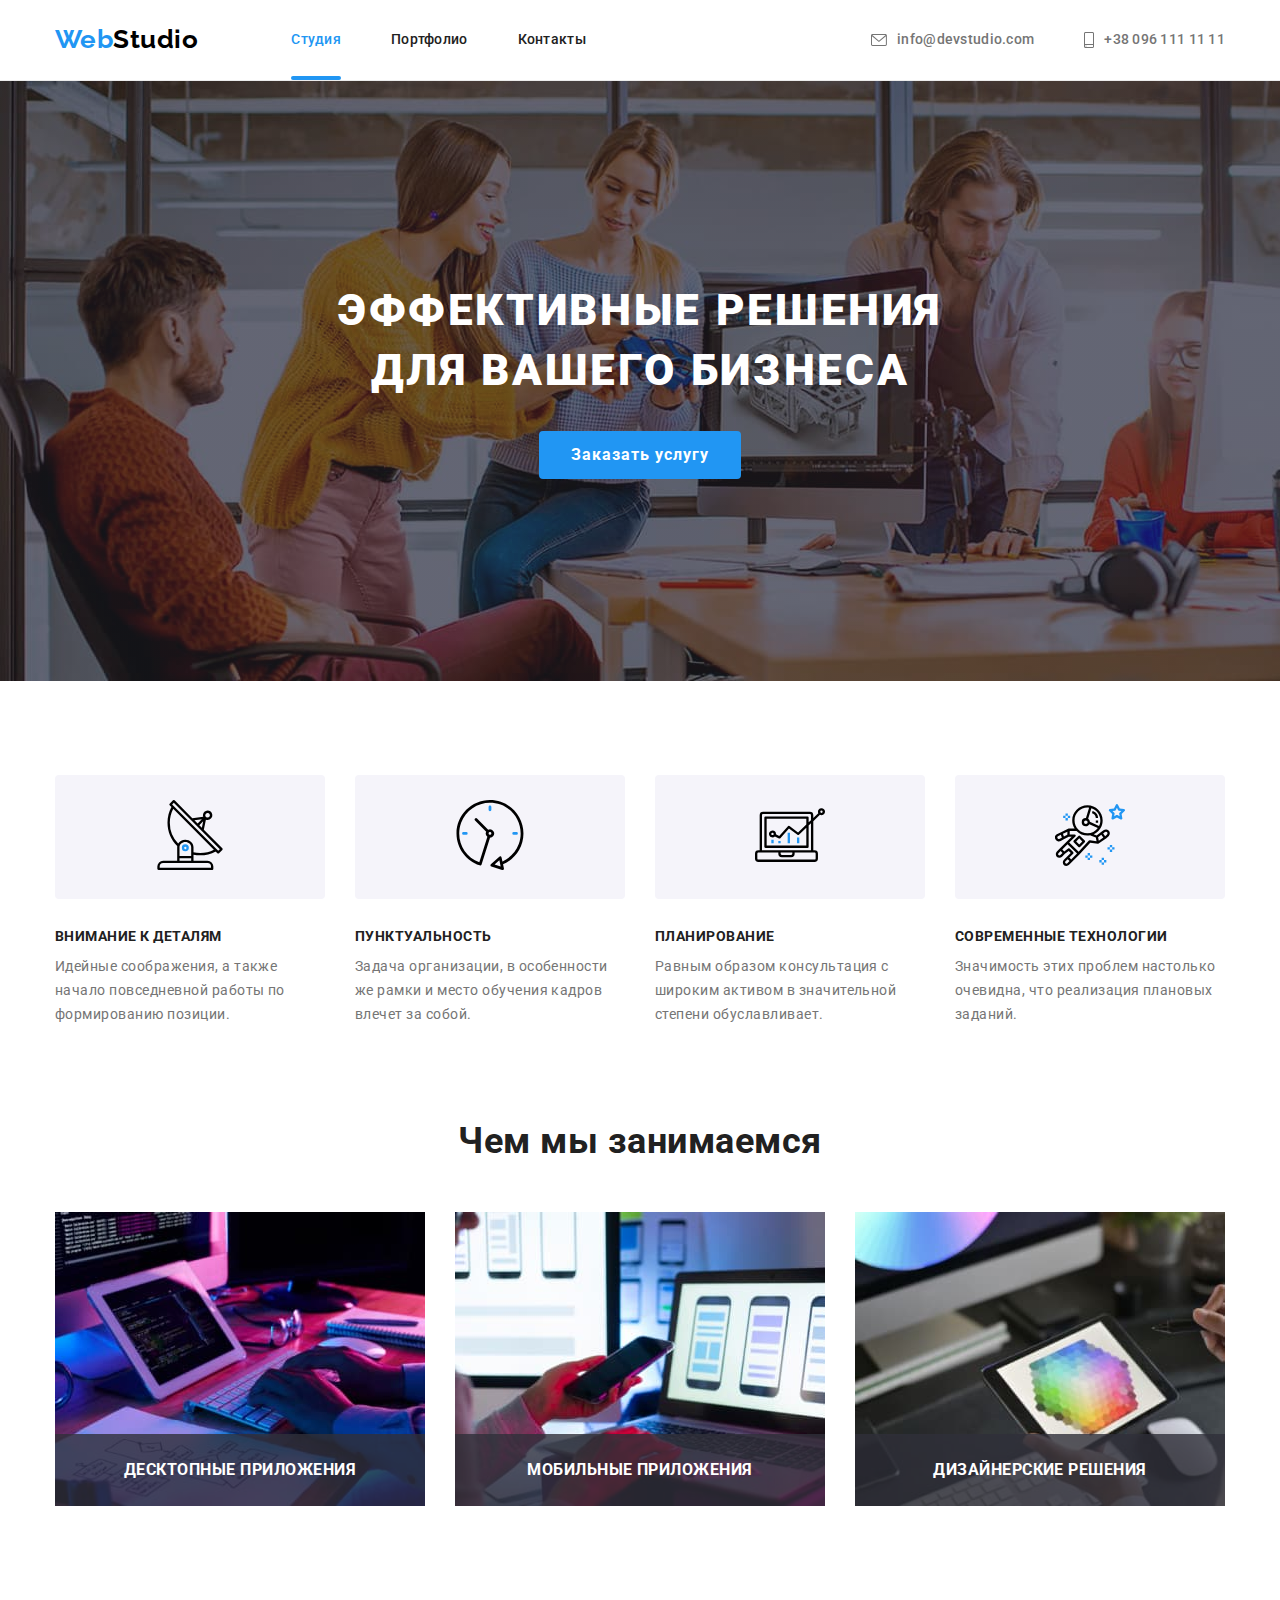
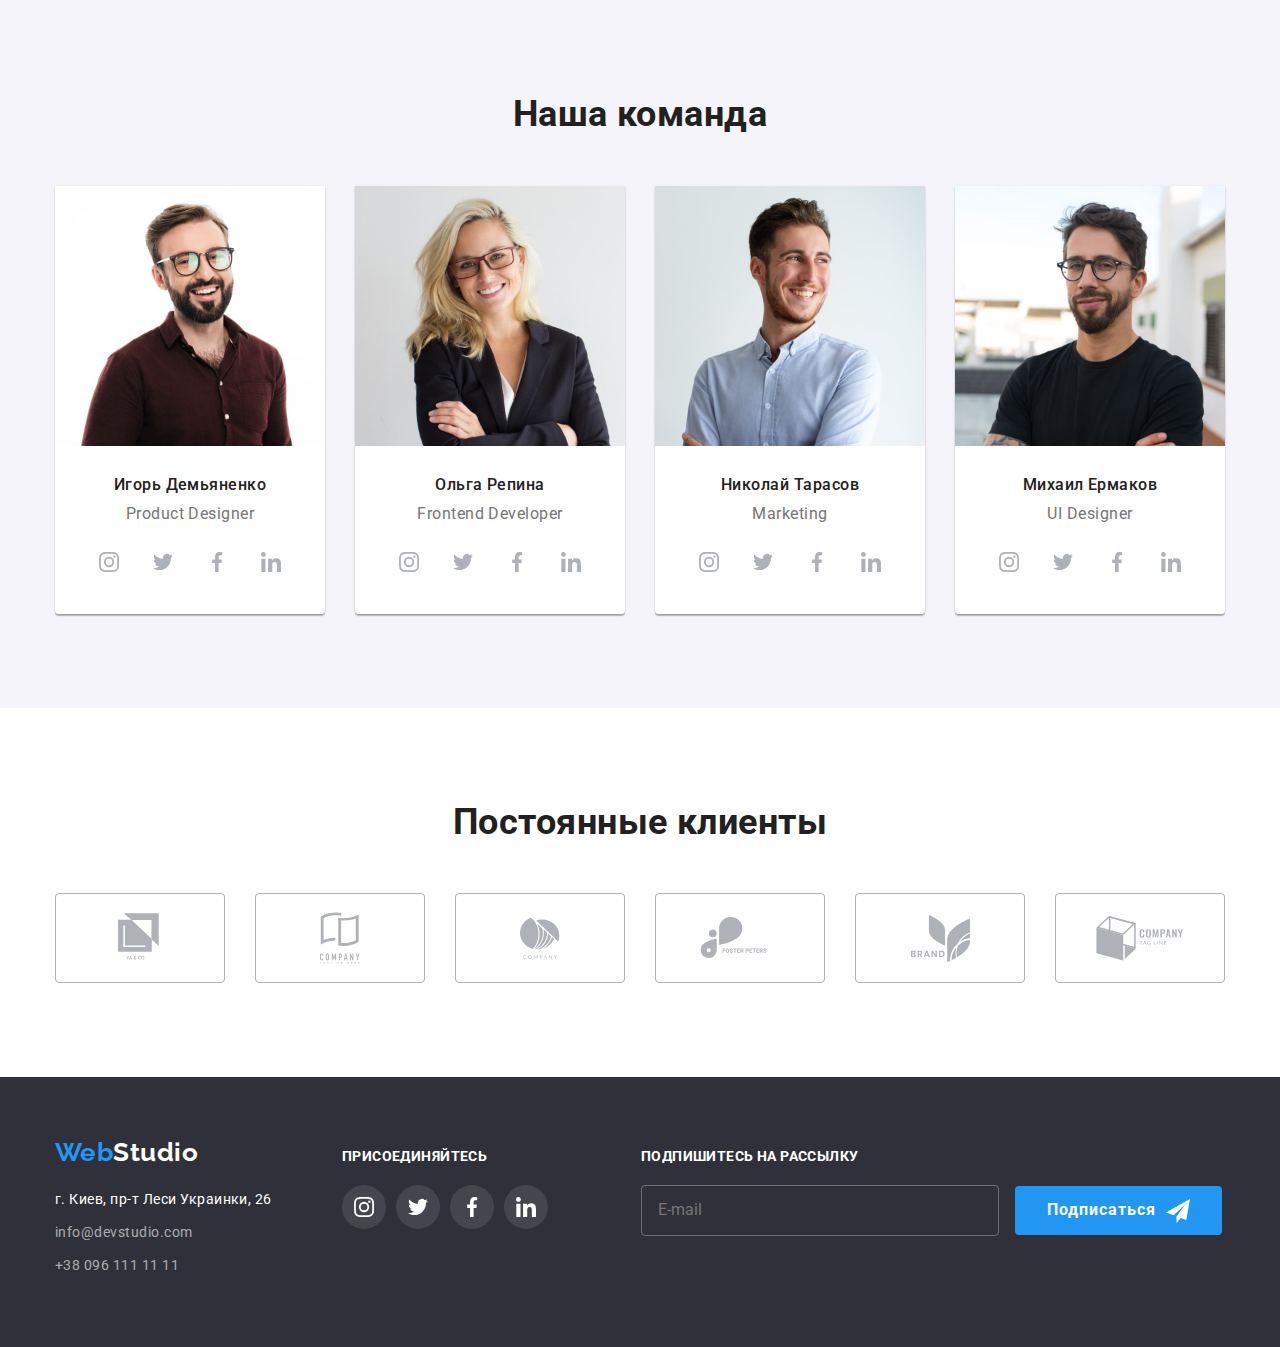
==== commit 74e1bc34: "revisions" ====
--- a/index.html
+++ b/index.html
@@ -333,8 +333,8 @@
                 <a class="footer-logo" href="./index.html"> <span class="accent-logo">Web</span>Studio</a>
                 <address class="footer-address">
                     <p>г. Киев, пр-т Леси Украинки, 26</p>
-                    <a href="mailto:info@devstudio.com">info@devstudio.com</a>
-                    <a href="tel:+380991111111">+38 096 111 11 11</a>
+                    <a class="footer-address__link" href="mailto:info@devstudio.com">info@devstudio.com</a>
+                    <a class="footer-address__link" href="tel:+380991111111">+38 096 111 11 11</a>
                 </address>
             </div>
 
--- a/css/main.min.css
+++ b/css/main.min.css
@@ -1,2 +1,2 @@
-.visually-hidden{position:absolute;width:1px;height:1px;margin:-1px;border:0;padding:0;clip:rect(0 0 0 0);overflow:hidden}.socials-item a,.client-link,.footer-link a,.cloce{display:-webkit-box;display:-ms-flexbox;display:flex;-webkit-box-pack:center;-ms-flex-pack:center;justify-content:center;-webkit-box-align:center;-ms-flex-align:center;align-items:center}.conteiner{width:1200px;margin-left:auto;margin-right:auto;padding-left:15px;padding-right:15px}body{color:#212121;font-family:Roboto, sans-serif;letter-spacing:0.03em}ul{list-style:none;margin-top:0px;margin-bottom:0px;padding-left:0px;padding-right:0px}a{text-decoration:none}section img{display:block}.title{margin-top:0px;margin-bottom:50px;font-weight:700;font-size:36px;line-height:1.16;text-align:center}.button{display:inline-block;color:#fff;background-color:#2196F3;font-weight:700;font-size:16px;line-height:1.8;letter-spacing:0.06em;border-radius:4px;padding:10px 32px;margin:0px;border:none;min-width:200px;cursor:pointer}.text{margin-top:0px;margin-bottom:0px;color:#757575;font-size:14px;line-height:1.7}.project-list{display:-webkit-box;display:-ms-flexbox;display:flex}.project-list .item{width:370px;margin-right:30px;margin-bottom:30px;-webkit-transition:-webkit-box-shadow 250ms cubic-bezier(0.4, 0, 0.2, 1);transition:-webkit-box-shadow 250ms cubic-bezier(0.4, 0, 0.2, 1);transition:box-shadow 250ms cubic-bezier(0.4, 0, 0.2, 1);transition:box-shadow 250ms cubic-bezier(0.4, 0, 0.2, 1), -webkit-box-shadow 250ms cubic-bezier(0.4, 0, 0.2, 1)}.socials-list{display:-webkit-box;display:-ms-flexbox;display:flex;-webkit-box-pack:center;-ms-flex-pack:center;justify-content:center}.socials-item{margin-bottom:30px;margin-right:10px}.socials-item:last-child{margin-right:0}.socials-item a{width:44px;height:44px;color:#AFB1B8;border-radius:50%;fill:currentColor;-webkit-transition:background-color 250ms cubic-bezier(0.4, 0, 0.2, 1),fill 250ms cubic-bezier(0.4, 0, 0.2, 1);transition:background-color 250ms cubic-bezier(0.4, 0, 0.2, 1),fill 250ms cubic-bezier(0.4, 0, 0.2, 1)}.socials-item a:hover,.socials-item a:focus{background-color:#2196F3;fill:#ffffff}.socials-item svg{width:20px;height:20px}.main-nav,.page-header .conteiner{display:-webkit-box;display:-ms-flexbox;display:flex;-webkit-box-align:center;-ms-flex-align:center;align-items:center}.page-header{border-bottom:1px solid #ECECEC}.header-logo{color:#000}.accent-logo{color:#2196F3}.header-logo,.accent-logo,.footer-logo{font-family:Raleway, sans-serif;font-size:26px;font-weight:700;line-height:1.2}main-nav a{color:#000}.site-nav{display:-webkit-box;display:-ms-flexbox;display:flex;margin-left:93px}.site-nav li{margin-left:50px}.link{padding-top:32px;padding-bottom:32px;display:-webkit-box;display:-ms-flexbox;display:flex;-webkit-box-align:center;-ms-flex-align:center;align-items:center;color:#212121;font-weight:500;font-size:14px;line-height:1.14;letter-spacing:0.02em;-webkit-transition:color 250ms cubic-bezier(0.4, 0, 0.2, 1);transition:color 250ms cubic-bezier(0.4, 0, 0.2, 1)}.link:hover,.link:focus{color:#2196F3}.contacts{margin-left:auto}.contacts-link{color:#757575}.site-nav .link.current{color:#2196F3;position:relative}.current::after{display:block;content:"";width:100%;height:4px;border-radius:2px;background:#2196F3;position:absolute;left:0;bottom:0}.site-nav .icon{fill:currentColor;margin-right:10px;vertical-align:middle}h1{margin-top:0px;margin-bottom:30px;padding-top:200px;color:#fff;font-weight:900;font-size:44px;line-height:1.36;text-align:center;letter-spacing:0.06em;text-transform:uppercase}.hero{padding-top:0px;padding-bottom:0px;text-align:center;background:#2F303A;background-image:-webkit-gradient(linear, left top, right top, from(rgba(47,48,58,0.4)), to(rgba(47,48,58,0.4))),url(/images/Img.jpg);background-image:linear-gradient(to right, rgba(47,48,58,0.4), rgba(47,48,58,0.4)),url(/images/Img.jpg);background-repeat:no-repeat;background-size:cover;max-width:1600px;height:600px;margin-left:auto;margin-right:auto}.description-list{display:-webkit-box;display:-ms-flexbox;display:flex;-webkit-box-align:center;-ms-flex-align:center;align-items:center}.description-list>.item{width:270px;margin-right:30px}.description-list li:nth-child(4n){margin-right:0px}.description{padding-top:94px;padding-bottom:94px}.description h3{margin-top:0px;margin-bottom:10px;font-weight:700;font-size:14px;line-height:1.14;text-transform:uppercase}.description-icon{background-color:#F5F4FA;border-radius:4px;padding:25px 100px;margin-bottom:30px}.activity{padding-top:0px;padding-bottom:94px}.project-list li{position:relative}.project-overley{position:absolute;bottom:0;left:0;width:100%;display:block;text-align:center;margin:0px;padding:27px 0;background-color:rgba(47,48,58,0.8);text-transform:uppercase;color:#fff;font-weight:700}.command{background-color:#F5F4FA;padding-top:94px;padding-bottom:94px;text-align:center}.command-list{display:-webkit-box;display:-ms-flexbox;display:flex}.command-list .item{width:370px;margin-right:30px;-webkit-box-shadow:0px 1px 3px rgba(0,0,0,0.12),0px 1px 1px rgba(0,0,0,0.14),0px 2px 1px rgba(0,0,0,0.2);box-shadow:0px 1px 3px rgba(0,0,0,0.12),0px 1px 1px rgba(0,0,0,0.14),0px 2px 1px rgba(0,0,0,0.2);border-radius:0px 0px 4px 4px}.command-list .item:nth-child(4n){margin-right:0px}.command-info{background-color:#fff;border-radius:0px 0px 4px 4px}.command-name{font-weight:500;font-size:16px;padding-top:30px;padding-bottom:10px;margin:0px}.text-profession{margin-top:0px;margin-bottom:16px;color:#757575;font-size:16px;line-height:1.18}.section-clients{padding-top:94px;padding-bottom:94px;text-align:center}.clients-list{display:-webkit-box;display:-ms-flexbox;display:flex}.clients-item{margin-right:30px}.clients-item:last-child{margin-right:0}.client-link{color:#AFB1B8;border:1px solid #AFB1B8;border-radius:4px;width:170px;height:90px;-webkit-transition:border 250ms cubic-bezier(0.4, 0, 0.2, 1),color 250ms cubic-bezier(0.4, 0, 0.2, 1);transition:border 250ms cubic-bezier(0.4, 0, 0.2, 1),color 250ms cubic-bezier(0.4, 0, 0.2, 1)}.client-link:hover,.client-link:focus{color:#2196F3;border:1px solid #2196F3}.clients-icon{fill:currentColor}.footer{background-color:#2F303A}.footer-logo{display:block;color:#fff;font-family:Raleway, sans-serif;margin-bottom:20px}.footer-address{font-size:14px;line-height:1.7;font-style:normal}.footer-address p{color:#fff;margin-top:0px;margin-bottom:9px}.footer-address a{color:#fff;margin-top:0px;margin-bottom:9px;display:block}.footer .conteiner{display:-webkit-box;display:-ms-flexbox;display:flex;-webkit-box-align:baseline;-ms-flex-align:baseline;align-items:baseline;padding-top:60px;padding-bottom:60px}.footer-link{display:block;margin-left:70px}.footer-link p,.footer-subscription p{margin-top:0;margin-bottom:20px;color:#fff;font-weight:700;font-size:14px;line-height:1.14;letter-spacing:0.03em;text-transform:uppercase}.footer-link a{color:#fff;background-color:rgba(255,255,255,0.1);-webkit-transition:background-color 250ms cubic-bezier(0.4, 0, 0.2, 1),color 250ms cubic-bezier(0.4, 0, 0.2, 1);transition:background-color 250ms cubic-bezier(0.4, 0, 0.2, 1),color 250ms cubic-bezier(0.4, 0, 0.2, 1)}.item-footer{margin-right:10px;margin-bottom:0px}.item-footer:not(:last-child){margin-right:10px}.item-footer svg{fill:currentColor}.footer-subscription{display:block;margin-left:93px}.footer-input{margin:0px 12px 0px 0px;padding:15px 16px;border:1px solid rgba(255,255,255,0.3);border-radius:4px;width:358px;background-color:transparent;color:#fff}.footer-input:focus{outline:0;border-color:#2196F3}.icon-telegram::after{content:"";width:24px;height:24px;margin-left:10px;background-image:url(/images/icon/telegram.svg);display:-webkit-inline-box;display:-ms-inline-flexbox;display:inline-flex;-webkit-box-align:center;-ms-flex-align:center;align-items:center;vertical-align:middle}.backdrop{position:fixed;top:0;left:0;width:100%;height:100%;background-color:rgba(0,0,0,0.2);opacity:1;-webkit-transition:opacity 250ms cubic-bezier(0.4, 0, 0.2, 1);transition:opacity 250ms cubic-bezier(0.4, 0, 0.2, 1)}.backdrop.is-hidden{pointer-events:none;opacity:0}.modal{position:absolute;padding:40px;top:50%;left:50%;min-width:528px;min-height:581px;background:#FFFFFF;-webkit-box-shadow:0px 1px 3px rgba(0,0,0,0.12),0px 1px 1px rgba(0,0,0,0.14),0px 2px 1px rgba(0,0,0,0.2);box-shadow:0px 1px 3px rgba(0,0,0,0.12),0px 1px 1px rgba(0,0,0,0.14),0px 2px 1px rgba(0,0,0,0.2);border-radius:4px;-webkit-transform:translate(-50%, -50%) scale(1);transform:translate(-50%, -50%) scale(1);-webkit-transition:-webkit-transform 250ms cubic-bezier(0.4, 0, 0.2, 1);transition:-webkit-transform 250ms cubic-bezier(0.4, 0, 0.2, 1);transition:transform 250ms cubic-bezier(0.4, 0, 0.2, 1);transition:transform 250ms cubic-bezier(0.4, 0, 0.2, 1), -webkit-transform 250ms cubic-bezier(0.4, 0, 0.2, 1)}.backdrop.is-hidden .modal{-webkit-transform:translate(-50%, -50%) scale(0.9);transform:translate(-50%, -50%) scale(0.9)}.cloce{position:absolute;top:16px;right:8px;width:30px;height:30px;padding:0;background:#FFFFFF;border:1px solid rgba(0,0,0,0.1);color:#000000;border-radius:50%;cursor:pointer}.icon-modal{fill:currentColor;width:18px;height:18px;-webkit-transition:fill 250ms cubic-bezier(0.4, 0, 0.2, 1);transition:fill 250ms cubic-bezier(0.4, 0, 0.2, 1)}.icon-modal:hover,.icon-modal:focus{fill:#2196F3}.form{display:-webkit-box;display:-ms-flexbox;display:flex;-webkit-box-orient:vertical;-webkit-box-direction:normal;-ms-flex-direction:column;flex-direction:column;width:448px}.form-title{font-weight:bold;font-size:20px;line-height:1.15;text-align:center;color:#212121;margin-bottom:12px}.form-fild{position:relative}.form-span{display:block;margin-bottom:4px;font-size:12px;color:#757575}.form-input{margin-bottom:10px;padding:11px 11px 11px 42px;width:100%;color:#000;border:1px solid rgba(33,33,33,0.2);border-radius:4px;-webkit-transition:border 250ms cubic-bezier(0.4, 0, 0.2, 1);transition:border 250ms cubic-bezier(0.4, 0, 0.2, 1)}.form-input:hover,.form-input:focus{outline:0;border:1px solid #2196F3}.icon-absolut{position:absolute;top:37px;left:12px;-webkit-transform:translateY(-50%);transform:translateY(-50%)}.form-input:hover+.icon-absolut,.form-input:focus+.icon-absolut{fill:#2196F3}.textarea{resize:none;padding-left:11px;margin-bottom:20px;width:448px;height:120px}.textarea:focus{outline:0;border:1px solid #2196F3}textarea::-webkit-input-placeholder{font-size:14px;letter-spacing:0.01em;color:rgba(117,117,117,0.5)}textarea:-ms-input-placeholder{font-size:14px;letter-spacing:0.01em;color:rgba(117,117,117,0.5)}textarea::-ms-input-placeholder{font-size:14px;letter-spacing:0.01em;color:rgba(117,117,117,0.5)}textarea::placeholder{font-size:14px;letter-spacing:0.01em;color:rgba(117,117,117,0.5)}.checkbox{display:-webkit-box;display:-ms-flexbox;display:flex;-webkit-box-pack:center;-ms-flex-pack:center;justify-content:center;margin-bottom:30px}.policy{display:-webkit-box;display:-ms-flexbox;display:flex;-webkit-box-align:center;-ms-flex-align:center;align-items:center}.visually-hidden{position:absolute;width:1px;height:1px;margin:-1px;border:0;padding:0;clip:rect(0 0 0 0);overflow:hidden}.icon-check{position:absolute;width:16px;height:15px;margin-left:-7px;opacity:0}.visually-hidden:checked+.icon-check{fill:#fff;background-color:#2196F3;border-radius:2px;z-index:2;opacity:1}.icon-checkbox{position:absolute;width:16px;height:15px;background-image:url(/images/icon/vector.svg);margin-left:-7px}.checkbox-span{padding-left:14px;font-size:14px;color:#757575}.link-current{position:relative;color:#2196F3}.modal-current::after{content:"";width:100%;margin-top:2px;position:absolute;left:0;bottom:0;border-bottom:2px solid #2196F3}.form-button{margin-right:auto;margin-left:auto;font-family:Roboto;-webkit-box-shadow:0px 4px 4px rgba(0,0,0,0.15);box-shadow:0px 4px 4px rgba(0,0,0,0.15);-webkit-transition:background-color 250ms cubic-bezier(0.4, 0, 0.2, 1);transition:background-color 250ms cubic-bezier(0.4, 0, 0.2, 1)}.form-button:hover,.form-button:focus{background-color:#188CE8}.sectio-radio-button{padding-top:94px;padding-bottom:50px}.redio-button-list{display:-webkit-box;display:-ms-flexbox;display:flex;-webkit-box-pack:center;-ms-flex-pack:center;justify-content:center}.redio-button-list li:not(:last-child){margin-right:8px}.filtre{border-radius:4px;border:none;padding:6px 22px;color:#212121;background-color:#F5F4FA;font-family:inherit;font-weight:500;font-size:16px;line-height:1.6;font-family:Roboto, sans-serif;-webkit-transition:background-color 250ms cubic-bezier(0.4, 0, 0.2, 1),color 250ms cubic-bezier(0.4, 0, 0.2, 1);transition:background-color 250ms cubic-bezier(0.4, 0, 0.2, 1),color 250ms cubic-bezier(0.4, 0, 0.2, 1)}.filtre:hover,.filtre:focus{color:#fff;background-color:#2196F3;-webkit-box-shadow:0px 3px 1px rgba(0,0,0,0.1),0px 1px 2px rgba(0,0,0,0.08),0px 2px 2px rgba(0,0,0,0.12);box-shadow:0px 3px 1px rgba(0,0,0,0.1),0px 1px 2px rgba(0,0,0,0.08),0px 2px 2px rgba(0,0,0,0.12)}.section-project{padding-bottom:94px}.project-list{-ms-flex-wrap:wrap;flex-wrap:wrap}.project-list .item:hover,.item .project-link:focus{-webkit-box-shadow:0px 1px 1px rgba(0,0,0,0.12),0px 4px 4px rgba(0,0,0,0.06),1px 4px 6px rgba(0,0,0,0.16);box-shadow:0px 1px 1px rgba(0,0,0,0.12),0px 4px 4px rgba(0,0,0,0.06),1px 4px 6px rgba(0,0,0,0.16)}.project-list li:nth-child(3n){margin-right:0px}.project-list li:nth-last-child(-n+3){margin-bottom:0px}.project-thumb{position:relative;overflow:hidden}.overlay{position:absolute;top:0;left:0;width:100%;height:100%;background-color:rgba(33,150,243,0.9);color:#fff;font-size:18px;line-height:1.5;-webkit-transform:translateY(100%);transform:translateY(100%);-webkit-transition:-webkit-transform 250ms cubic-bezier(0.4, 0, 0.2, 1);transition:-webkit-transform 250ms cubic-bezier(0.4, 0, 0.2, 1);transition:transform 250ms cubic-bezier(0.4, 0, 0.2, 1);transition:transform 250ms cubic-bezier(0.4, 0, 0.2, 1), -webkit-transform 250ms cubic-bezier(0.4, 0, 0.2, 1);opacity:0}li:hover .overlay,.project-link:focus .overlay{opacity:1;-webkit-transform:translateY(0);transform:translateY(0)}.overlay-text{padding:63px 24px;margin:0}.card-content{border:1px solid #ECECEC;border-top:transparent;padding:20px 24px}.card-content h2{margin-top:0px;margin-bottom:4px;color:#212121;font-weight:700;font-size:18px;line-height:2;letter-spacing:0.06em}.category{font-size:16px;line-height:1.8}
+.visually-hidden{position:absolute;width:1px;height:1px;margin:-1px;border:0;padding:0;clip:rect(0 0 0 0);overflow:hidden}.socials-item a,.cloce,.client-link,.footer-link a{display:-webkit-box;display:-ms-flexbox;display:flex;-webkit-box-pack:center;-ms-flex-pack:center;justify-content:center;-webkit-box-align:center;-ms-flex-align:center;align-items:center}.conteiner{width:1200px;margin-left:auto;margin-right:auto;padding-left:15px;padding-right:15px}body{color:#212121;font-family:Roboto, sans-serif;letter-spacing:0.03em}ul{list-style:none;margin-top:0px;margin-bottom:0px;padding-left:0px;padding-right:0px}a{text-decoration:none}section img{display:block}.title{margin-top:0px;margin-bottom:50px;font-weight:700;font-size:36px;line-height:1.16;text-align:center}.button{display:inline-block;color:#fff;background-color:#2196F3;font-weight:700;font-size:16px;line-height:1.8;letter-spacing:0.06em;border-radius:4px;padding:10px 32px;margin:0px;border:none;min-width:200px;cursor:pointer}.text{margin-top:0px;margin-bottom:0px;color:#757575;font-size:14px;line-height:1.7}.project-list{display:-webkit-box;display:-ms-flexbox;display:flex}.project-list .item{width:370px;margin-right:30px;margin-bottom:30px;-webkit-transition:-webkit-box-shadow 250ms cubic-bezier(0.4, 0, 0.2, 1);transition:-webkit-box-shadow 250ms cubic-bezier(0.4, 0, 0.2, 1);transition:box-shadow 250ms cubic-bezier(0.4, 0, 0.2, 1);transition:box-shadow 250ms cubic-bezier(0.4, 0, 0.2, 1), -webkit-box-shadow 250ms cubic-bezier(0.4, 0, 0.2, 1)}.socials-list{display:-webkit-box;display:-ms-flexbox;display:flex;-webkit-box-pack:center;-ms-flex-pack:center;justify-content:center}.socials-item{margin-bottom:30px;margin-right:10px}.socials-item:last-child{margin-right:0}.socials-item a{width:44px;height:44px;color:#AFB1B8;border-radius:50%;fill:currentColor;-webkit-transition:background-color 250ms cubic-bezier(0.4, 0, 0.2, 1),fill 250ms cubic-bezier(0.4, 0, 0.2, 1);transition:background-color 250ms cubic-bezier(0.4, 0, 0.2, 1),fill 250ms cubic-bezier(0.4, 0, 0.2, 1)}.socials-item a:hover,.socials-item a:focus{background-color:#2196F3;fill:#ffffff}.socials-item svg{width:20px;height:20px}.main-nav,.page-header .conteiner{display:-webkit-box;display:-ms-flexbox;display:flex;-webkit-box-align:center;-ms-flex-align:center;align-items:center}.page-header{border-bottom:1px solid #ECECEC}.header-logo{color:#000}.accent-logo{color:#2196F3}.header-logo,.accent-logo,.footer-logo{font-family:Raleway, sans-serif;font-size:26px;font-weight:700;line-height:1.2}main-nav a{color:#000}.site-nav{display:-webkit-box;display:-ms-flexbox;display:flex;margin-left:93px}.site-nav li{margin-left:50px}.site-nav li:first-child{margin-left:0px}.link{padding-top:32px;padding-bottom:32px;display:-webkit-box;display:-ms-flexbox;display:flex;-webkit-box-align:center;-ms-flex-align:center;align-items:center;color:#212121;font-weight:500;font-size:14px;line-height:1.14;letter-spacing:0.02em;-webkit-transition:color 250ms cubic-bezier(0.4, 0, 0.2, 1);transition:color 250ms cubic-bezier(0.4, 0, 0.2, 1)}.link:hover,.link:focus{color:#2196F3}.contacts{margin-left:auto}.contacts-link{color:#757575}.site-nav .link.current{color:#2196F3;position:relative}.current::after{display:block;content:"";width:100%;height:4px;border-radius:2px;background:#2196F3;position:absolute;left:0;bottom:0}.site-nav .icon{fill:currentColor;margin-right:10px;vertical-align:middle}h1{margin-top:0px;margin-bottom:30px;padding-top:200px;color:#fff;font-weight:900;font-size:44px;line-height:1.36;text-align:center;letter-spacing:0.06em;text-transform:uppercase}.hero{padding-top:0px;padding-bottom:0px;text-align:center;background:#2F303A;background-image:-webkit-gradient(linear, left top, right top, from(rgba(47,48,58,0.4)), to(rgba(47,48,58,0.4))),url(../images/Img.jpg);background-image:linear-gradient(to right, rgba(47,48,58,0.4), rgba(47,48,58,0.4)),url(../images/Img.jpg);background-repeat:no-repeat;background-size:cover;max-width:1600px;height:600px;margin-left:auto;margin-right:auto}.backdrop{position:fixed;top:0;left:0;width:100%;height:100%;background-color:rgba(0,0,0,0.2);opacity:1;-webkit-transition:opacity 250ms cubic-bezier(0.4, 0, 0.2, 1);transition:opacity 250ms cubic-bezier(0.4, 0, 0.2, 1)}.backdrop.is-hidden{pointer-events:none;opacity:0}.modal{position:absolute;padding:40px;top:50%;left:50%;min-width:528px;min-height:581px;background:#FFFFFF;-webkit-box-shadow:0px 1px 3px rgba(0,0,0,0.12),0px 1px 1px rgba(0,0,0,0.14),0px 2px 1px rgba(0,0,0,0.2);box-shadow:0px 1px 3px rgba(0,0,0,0.12),0px 1px 1px rgba(0,0,0,0.14),0px 2px 1px rgba(0,0,0,0.2);border-radius:4px;-webkit-transform:translate(-50%, -50%) scale(1);transform:translate(-50%, -50%) scale(1);-webkit-transition:-webkit-transform 250ms cubic-bezier(0.4, 0, 0.2, 1);transition:-webkit-transform 250ms cubic-bezier(0.4, 0, 0.2, 1);transition:transform 250ms cubic-bezier(0.4, 0, 0.2, 1);transition:transform 250ms cubic-bezier(0.4, 0, 0.2, 1), -webkit-transform 250ms cubic-bezier(0.4, 0, 0.2, 1)}.backdrop.is-hidden .modal{-webkit-transform:translate(-50%, -50%) scale(0.9);transform:translate(-50%, -50%) scale(0.9)}.cloce{position:absolute;top:16px;right:8px;width:30px;height:30px;padding:0;background:#FFFFFF;border:1px solid rgba(0,0,0,0.1);color:#000000;border-radius:50%;cursor:pointer}.icon-modal{fill:currentColor;width:18px;height:18px;-webkit-transition:fill 250ms cubic-bezier(0.4, 0, 0.2, 1);transition:fill 250ms cubic-bezier(0.4, 0, 0.2, 1)}.icon-modal:hover,.icon-modal:focus{fill:#2196F3}.form{display:-webkit-box;display:-ms-flexbox;display:flex;-webkit-box-orient:vertical;-webkit-box-direction:normal;-ms-flex-direction:column;flex-direction:column;width:448px}.form-title{font-weight:bold;font-size:20px;line-height:1.15;text-align:center;color:#212121;margin-bottom:12px}.form-fild{position:relative}.form-span{display:block;margin-bottom:4px;font-size:12px;color:#757575}.form-input{margin-bottom:10px;padding:11px 11px 11px 42px;width:100%;color:#000;border:1px solid rgba(33,33,33,0.2);border-radius:4px;-webkit-transition:border 250ms cubic-bezier(0.4, 0, 0.2, 1);transition:border 250ms cubic-bezier(0.4, 0, 0.2, 1)}.form-input:hover,.form-input:focus{outline:0;border:1px solid #2196F3}.icon-absolut{position:absolute;top:37px;left:12px;-webkit-transform:translateY(-50%);transform:translateY(-50%)}.form-input:hover+.icon-absolut,.form-input:focus+.icon-absolut{fill:#2196F3}.textarea{resize:none;padding-left:11px;margin-bottom:20px;width:448px;height:120px}.textarea:focus{outline:0;border:1px solid #2196F3}textarea::-webkit-input-placeholder{font-size:14px;letter-spacing:0.01em;color:rgba(117,117,117,0.5)}textarea:-ms-input-placeholder{font-size:14px;letter-spacing:0.01em;color:rgba(117,117,117,0.5)}textarea::-ms-input-placeholder{font-size:14px;letter-spacing:0.01em;color:rgba(117,117,117,0.5)}textarea::placeholder{font-size:14px;letter-spacing:0.01em;color:rgba(117,117,117,0.5)}.checkbox{display:-webkit-box;display:-ms-flexbox;display:flex;-webkit-box-pack:center;-ms-flex-pack:center;justify-content:center;margin-bottom:30px}.policy{display:-webkit-box;display:-ms-flexbox;display:flex;-webkit-box-align:center;-ms-flex-align:center;align-items:center}.visually-hidden{position:absolute;width:1px;height:1px;margin:-1px;border:0;padding:0;clip:rect(0 0 0 0);overflow:hidden}.icon-check{position:absolute;width:16px;height:15px;margin-left:-7px;opacity:0}.visually-hidden:checked+.icon-check{fill:#fff;background-color:#2196F3;border-radius:2px;z-index:2;opacity:1}.icon-checkbox{position:absolute;width:16px;height:15px;background-image:url(../images/icon/vector.svg);margin-left:-7px}.checkbox-span{padding-left:14px;font-size:14px;color:#757575}.link-current{position:relative;color:#2196F3}.modal-current::after{content:"";width:100%;margin-top:2px;position:absolute;left:0;bottom:0;border-bottom:2px solid #2196F3}.form-button{margin-right:auto;margin-left:auto;font-family:Roboto;-webkit-box-shadow:0px 4px 4px rgba(0,0,0,0.15);box-shadow:0px 4px 4px rgba(0,0,0,0.15);-webkit-transition:background-color 250ms cubic-bezier(0.4, 0, 0.2, 1);transition:background-color 250ms cubic-bezier(0.4, 0, 0.2, 1)}.form-button:hover,.form-button:focus{background-color:#188CE8}.description-list{display:-webkit-box;display:-ms-flexbox;display:flex;-webkit-box-align:center;-ms-flex-align:center;align-items:center}.description-list>.item{width:270px;margin-right:30px}.description-list li:nth-child(4n){margin-right:0px}.description{padding-top:94px;padding-bottom:94px}.description h3{margin-top:0px;margin-bottom:10px;font-weight:700;font-size:14px;line-height:1.14;text-transform:uppercase}.description-icon{background-color:#F5F4FA;border-radius:4px;padding:25px 100px;margin-bottom:30px}.activity{padding-top:0px;padding-bottom:94px}.project-list li{position:relative}.project-overley{position:absolute;bottom:0;left:0;width:100%;display:block;text-align:center;margin:0px;padding:27px 0;background-color:rgba(47,48,58,0.8);text-transform:uppercase;color:#fff;font-weight:700}.command{background-color:#F5F4FA;padding-top:94px;padding-bottom:94px;text-align:center}.command-list{display:-webkit-box;display:-ms-flexbox;display:flex}.command-list .item{width:370px;margin-right:30px;-webkit-box-shadow:0px 1px 3px rgba(0,0,0,0.12),0px 1px 1px rgba(0,0,0,0.14),0px 2px 1px rgba(0,0,0,0.2);box-shadow:0px 1px 3px rgba(0,0,0,0.12),0px 1px 1px rgba(0,0,0,0.14),0px 2px 1px rgba(0,0,0,0.2);border-radius:0px 0px 4px 4px}.command-list .item:nth-child(4n){margin-right:0px}.command-info{background-color:#fff;border-radius:0px 0px 4px 4px}.command-name{font-weight:500;font-size:16px;padding-top:30px;padding-bottom:10px;margin:0px}.text-profession{margin-top:0px;margin-bottom:16px;color:#757575;font-size:16px;line-height:1.18}.section-clients{padding-top:94px;padding-bottom:94px;text-align:center}.clients-list{display:-webkit-box;display:-ms-flexbox;display:flex}.clients-item{margin-right:30px}.clients-item:last-child{margin-right:0}.client-link{color:#AFB1B8;border:1px solid #AFB1B8;border-radius:4px;width:170px;height:90px;-webkit-transition:border 250ms cubic-bezier(0.4, 0, 0.2, 1),color 250ms cubic-bezier(0.4, 0, 0.2, 1);transition:border 250ms cubic-bezier(0.4, 0, 0.2, 1),color 250ms cubic-bezier(0.4, 0, 0.2, 1)}.client-link:hover,.client-link:focus{color:#2196F3;border:1px solid #2196F3}.clients-icon{fill:currentColor}.footer{background-color:#2F303A}.footer-logo{display:block;color:#fff;font-family:Raleway, sans-serif;margin-bottom:20px}.footer-address{font-size:14px;line-height:1.7;font-style:normal}.footer-address>p{color:#fff;margin-top:0px;margin-bottom:9px}.footer-address__link{color:rgba(255,255,255,0.6);margin-top:0px;margin-bottom:9px;display:block}.footer .conteiner{display:-webkit-box;display:-ms-flexbox;display:flex;-webkit-box-align:baseline;-ms-flex-align:baseline;align-items:baseline;padding-top:60px;padding-bottom:60px}.footer-link{display:block;margin-left:70px}.footer-link p,.footer-subscription p{margin-top:0;margin-bottom:20px;color:#fff;font-weight:700;font-size:14px;line-height:1.14;letter-spacing:0.03em;text-transform:uppercase}.footer-link a{color:#fff;background-color:rgba(255,255,255,0.1);-webkit-transition:background-color 250ms cubic-bezier(0.4, 0, 0.2, 1),color 250ms cubic-bezier(0.4, 0, 0.2, 1);transition:background-color 250ms cubic-bezier(0.4, 0, 0.2, 1),color 250ms cubic-bezier(0.4, 0, 0.2, 1)}.item-footer{margin-right:10px;margin-bottom:0px}.item-footer:not(:last-child){margin-right:10px}.item-footer svg{fill:currentColor}.footer-subscription{display:block;margin-left:93px}.footer-input{margin:0px 12px 0px 0px;padding:15px 16px;border:1px solid rgba(255,255,255,0.3);border-radius:4px;width:358px;background-color:transparent;color:#fff}.footer-input:focus{outline:0;border-color:#2196F3}.icon-telegram::after{content:"";width:24px;height:24px;margin-left:10px;background-image:url(../images/icon/telegram.svg);display:-webkit-inline-box;display:-ms-inline-flexbox;display:inline-flex;-webkit-box-align:center;-ms-flex-align:center;align-items:center;vertical-align:middle}.sectio-radio-button{padding-top:94px;padding-bottom:50px}.redio-button-list{display:-webkit-box;display:-ms-flexbox;display:flex;-webkit-box-pack:center;-ms-flex-pack:center;justify-content:center}.redio-button-list li:not(:last-child){margin-right:8px}.filtre{border-radius:4px;border:none;padding:6px 22px;color:#212121;background-color:#F5F4FA;font-family:inherit;font-weight:500;font-size:16px;line-height:1.6;font-family:Roboto, sans-serif;-webkit-transition:background-color 250ms cubic-bezier(0.4, 0, 0.2, 1),color 250ms cubic-bezier(0.4, 0, 0.2, 1);transition:background-color 250ms cubic-bezier(0.4, 0, 0.2, 1),color 250ms cubic-bezier(0.4, 0, 0.2, 1)}.filtre:hover,.filtre:focus{color:#fff;background-color:#2196F3;-webkit-box-shadow:0px 3px 1px rgba(0,0,0,0.1),0px 1px 2px rgba(0,0,0,0.08),0px 2px 2px rgba(0,0,0,0.12);box-shadow:0px 3px 1px rgba(0,0,0,0.1),0px 1px 2px rgba(0,0,0,0.08),0px 2px 2px rgba(0,0,0,0.12)}.section-project{padding-bottom:94px}.project-list{-ms-flex-wrap:wrap;flex-wrap:wrap}.project-list .item:hover,.item .project-link:focus{-webkit-box-shadow:0px 1px 1px rgba(0,0,0,0.12),0px 4px 4px rgba(0,0,0,0.06),1px 4px 6px rgba(0,0,0,0.16);box-shadow:0px 1px 1px rgba(0,0,0,0.12),0px 4px 4px rgba(0,0,0,0.06),1px 4px 6px rgba(0,0,0,0.16)}.project-list li:nth-child(3n){margin-right:0px}.project-list li:nth-last-child(-n+3){margin-bottom:0px}.project-thumb{position:relative;overflow:hidden}.overlay{position:absolute;top:0;left:0;width:100%;height:100%;background-color:rgba(33,150,243,0.9);color:#fff;font-size:18px;line-height:1.5;-webkit-transform:translateY(100%);transform:translateY(100%);-webkit-transition:-webkit-transform 250ms cubic-bezier(0.4, 0, 0.2, 1);transition:-webkit-transform 250ms cubic-bezier(0.4, 0, 0.2, 1);transition:transform 250ms cubic-bezier(0.4, 0, 0.2, 1);transition:transform 250ms cubic-bezier(0.4, 0, 0.2, 1), -webkit-transform 250ms cubic-bezier(0.4, 0, 0.2, 1);opacity:0}li:hover .overlay,.project-link:focus .overlay{opacity:1;-webkit-transform:translateY(0);transform:translateY(0)}.overlay-text{padding:63px 24px;margin:0}.card-content{border:1px solid #ECECEC;border-top:transparent;padding:20px 24px}.card-content h2{margin-top:0px;margin-bottom:4px;color:#212121;font-weight:700;font-size:18px;line-height:2;letter-spacing:0.06em}.category{font-size:16px;line-height:1.8}
 /*# sourceMappingURL=main.min.css.map */